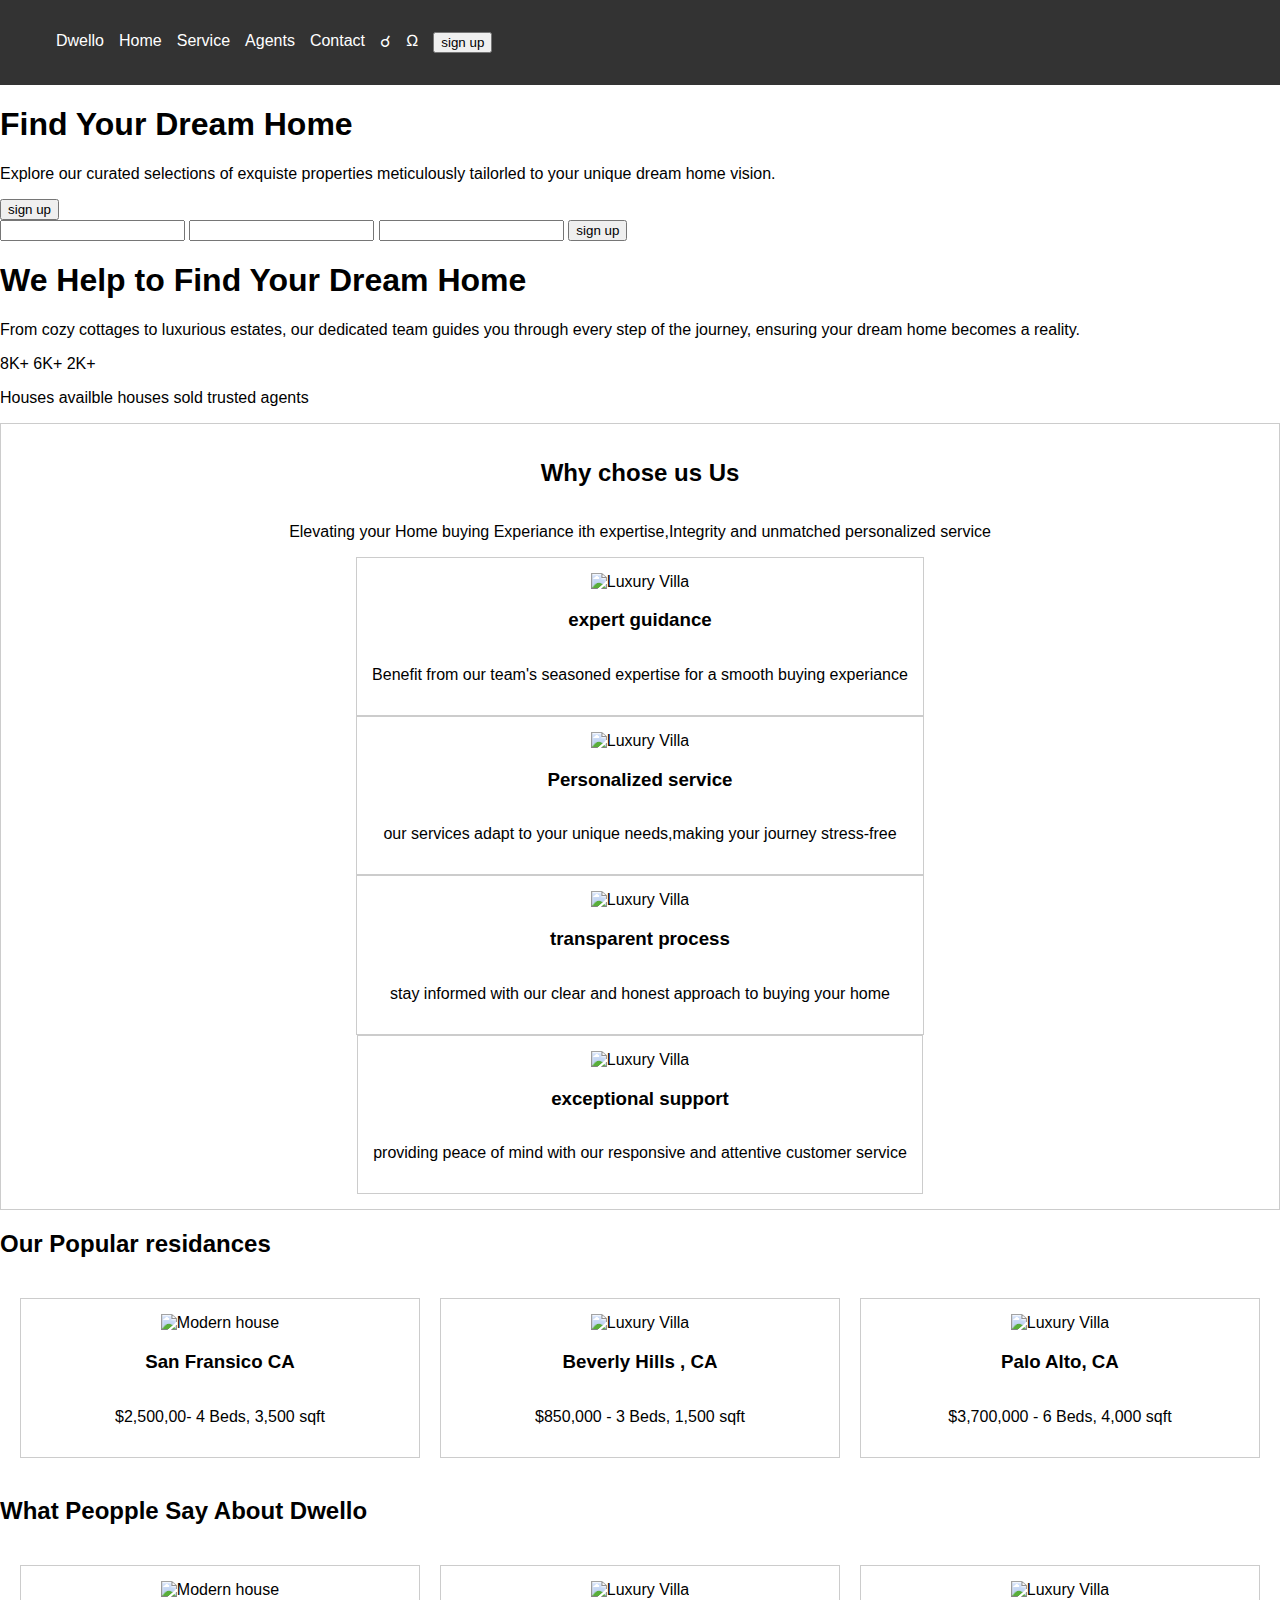
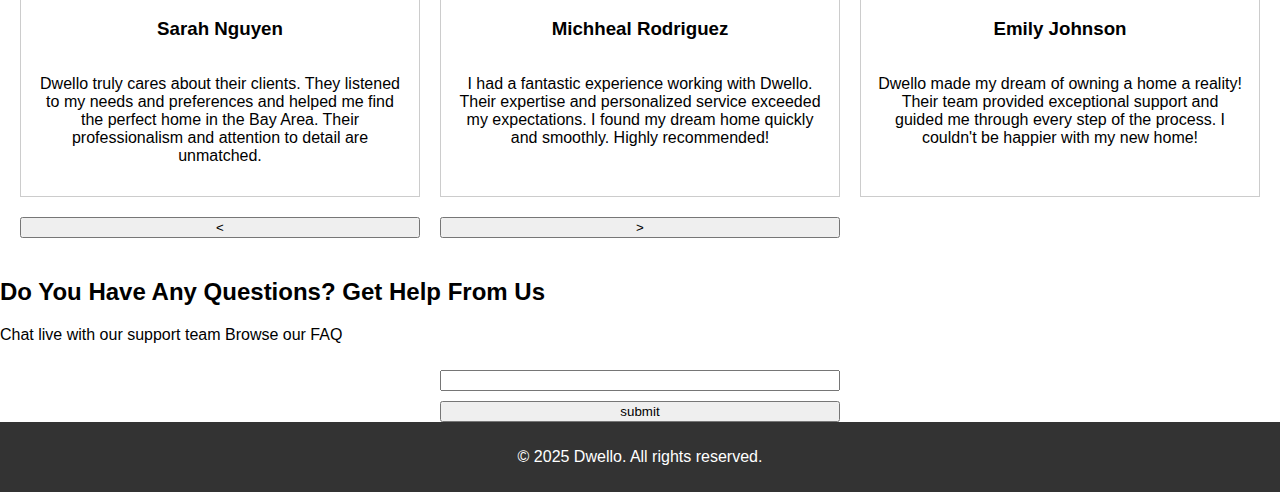
==== index.html @ 9749e75d "fixed html structure" ====
<!DOCTYPE html>
<html lang="en">
<head>
    <meta charset="UTF-8">
    <meta name="viewport" content="width=device-width, initial-scale=1.0">
    <title>Find Your Dream Home</title>
    <link rel="stylesheet" href="./css/main.css">
</head>
<body>
    <header>
        <nav aria-label="Main Navigation">
            <ul class="nav-links" role="menu">
                <li role="menuitem"><a href="#sign up">Dwello</a></li>
                <li role="menuitem"><a href="#home">Home</a></li>
                <li role="menuitem"><a href="#about">Service</a></li>
                <li role="menuitem"><a href="#listings">Agents</a></li>
                <li role="menuitem"><a href="#contact">Contact</a></li>
                <li role="menuitem"><a href="#help">☌</a></li>
                <li role="menuitem"><a href="#contact">Ω</a></li>
                <button type="sign up">sign up</button>
            </ul>
        </nav>
    </header>
     <main>
        <section id="home" class="home">
            <h1>Find Your Dream Home</h1>
            <p>Explore our curated selections of exquiste properties meticulously tailorled to your unique dream home vision.</p>
            <button type="submit">sign up</button>
        </section>

        <section id="sign up" class="sign up">
            <form>
                
                <label for="location"></label>
                <input type="location" id="location" required>
                <label for="type"></label>
                <input type="type" id="type" required>
                <label for="price range"></label>
                <input type="price range" id="price range" required>
                
                <button type="submit">sign up</button>
            </form>
        </section>

        <section id="help" class="help">
            <h1>We Help to Find Your Dream Home</h1>
            <p>From cozy cottages to luxurious estates, our dedicated team guides you through every step of the journey, ensuring your dream home becomes a reality.</p>
            <p>8K+ 6K+  2K+</p>
            <p>Houses availble houses sold trusted agents </p>
        </section>
        
        <section id="about" class="about">
            <h2>Why chose us Us</h2>
            <p>Elevating your Home buying Experiance ith expertise,Integrity and unmatched personalized service</p>
            <div class="about-container">
            <article class="about">
                <img src="house2.jpg" alt="Luxury Villa">
                <h3>expert guidance</h3>
                <p>Benefit from our team's seasoned expertise for a smooth buying experiance</p>
            </article>
            <article class="about">
                <img src="house2.jpg" alt="Luxury Villa">
                <h3>Personalized service</h3>
                <p>our services adapt to your unique needs,making your journey stress-free</p>
            </article>
            <article class="about">
                <img src="house2.jpg" alt="Luxury Villa">
                <h3>transparent process</h3>
                <p>stay informed with our clear and honest approach to buying your home</p>
            </article>
            </div>
            <article class="about">
                <img src="house2.jpg" alt="Luxury Villa">
                <h3>exceptional support</h3>
                <p>providing peace of mind with our responsive and attentive customer service</p>
            </article>
            </div>
        </section>


        <section id="listings" class="listings">
            <h2>Our Popular residances</h2>
            <div class="listings-container">
                <article class="listing">
                    <img src="house1.jpg" alt="Modern house">
                    <h3>San Fransico CA</h3>
                    <p>$2,500,00- 4 Beds, 3,500 sqft</p>
                </article>
                <article class="listing">
                    <img src="house2.jpg" alt="Luxury Villa">
                    <h3>Beverly Hills , CA</h3>
                    <p>$850,000 - 3 Beds, 1,500 sqft</p>
                </article>
                <article class="listing">
                    <img src="house2.jpg" alt="Luxury Villa">
                    <h3>Palo Alto, CA</h3>
                    <p>$3,700,000 - 6 Beds, 4,000 sqft</p>
                </article>
            </div>
        </section>


        <section id="listings" class="listings">
            <h2>What Peopple Say About Dwello</h2>
            <div class="listings-container">
                <article class="listing">
                    <img src="house1.jpg" alt="Modern house">
                    <h3>Sarah Nguyen </h3>
                    <p>Dwello truly cares about their clients. They listened to my needs and preferences and helped me find the perfect home in the Bay Area. Their professionalism and attention to detail are unmatched.</p>
                </article>
                <article class="listing">
                    <img src="house2.jpg" alt="Luxury Villa">
                    <h3>Michheal Rodriguez</h3>
                    <p>I had a fantastic experience working with Dwello. Their expertise and personalized service exceeded my expectations. I found my dream home quickly and smoothly. Highly recommended!</p>
                </article>
                <article class="listing">
                    <img src="house2.jpg" alt="Luxury Villa">
                    <h3>Emily Johnson</h3>
                    <p>Dwello made my dream of owning a home a reality! Their team provided exceptional support and guided me through every step of the process. I couldn't be happier with my new home!</p>
                </article>

                <button type="submit"><</button>
                <button type="submit"> > </button>
         </div>
        </section>
        
        <section id="contact" class="contact">
            <h2>Do You Have Any Questions? Get Help From Us</h2>
            <p> Chat live with our support team     Browse our FAQ</p>
            <form>
                
                <label for="email"></label>
                <input type="email" id="email" required>
                
                <button type="submit">submit</button>
            </form>
        </section>
    </main>
    <footer>
        <p>&copy; 2025 Dwello. All rights reserved.</p>
    </footer>
</body>
</html>
---- css/main.css ----
body {
    font-family: Arial, sans-serif;
    margin: 0;
    padding: 0;
    box-sizing: border-box;
    display: grid;
    grid-template-rows: auto 1fr auto;
    min-height: 100vh;
}

header {
    background: #333;
    color: white;
    padding: 1rem;
    display: flex;
    justify-content: space-between;
    align-items: center;
}

.nav{
    align-items: center;
    display: flex;
    padding: 1rem;
}

.nav-links {
    list-style: none;
    display: flex;
    gap: 15px;
}

.nav-links a {
    color: white;
    text-decoration: none;
}

.hero {
    display: flex;
    flex-direction: column;
    align-items: center;
    justify-content: center;
    height: 50vh;
    text-align: center;
    background: url('hero-image.jpg') no-repeat center center/cover;
    color: white;
}

.listings-container {
    display: grid;
    grid-template-columns: repeat(auto-fit, minmax(300px, 1fr));
    gap: 20px;
    padding: 20px;
    justify-content: center;
}

.listing {
    border: 1px solid #ccc;
    padding: 15px;
    text-align: center;
    display: flex;
    flex-direction: column;
    align-items: center;
}

.about{
    border: 1px solid #ccc;
    padding: 15px;
    text-align: center;
    display: flex;
    flex-direction: column;
    align-items: center;
}

.contact{
    color: black;
}

.contact form {
    display: grid;
    grid-template-columns: 1fr;
    gap: 10px;
    max-width: 400px;
    margin: auto;
}

footer {
    text-align: center;
    padding: 10px;
    background: #333;
    color: white;
    display: flex;
    justify-content: center;
    align-items: center;
}
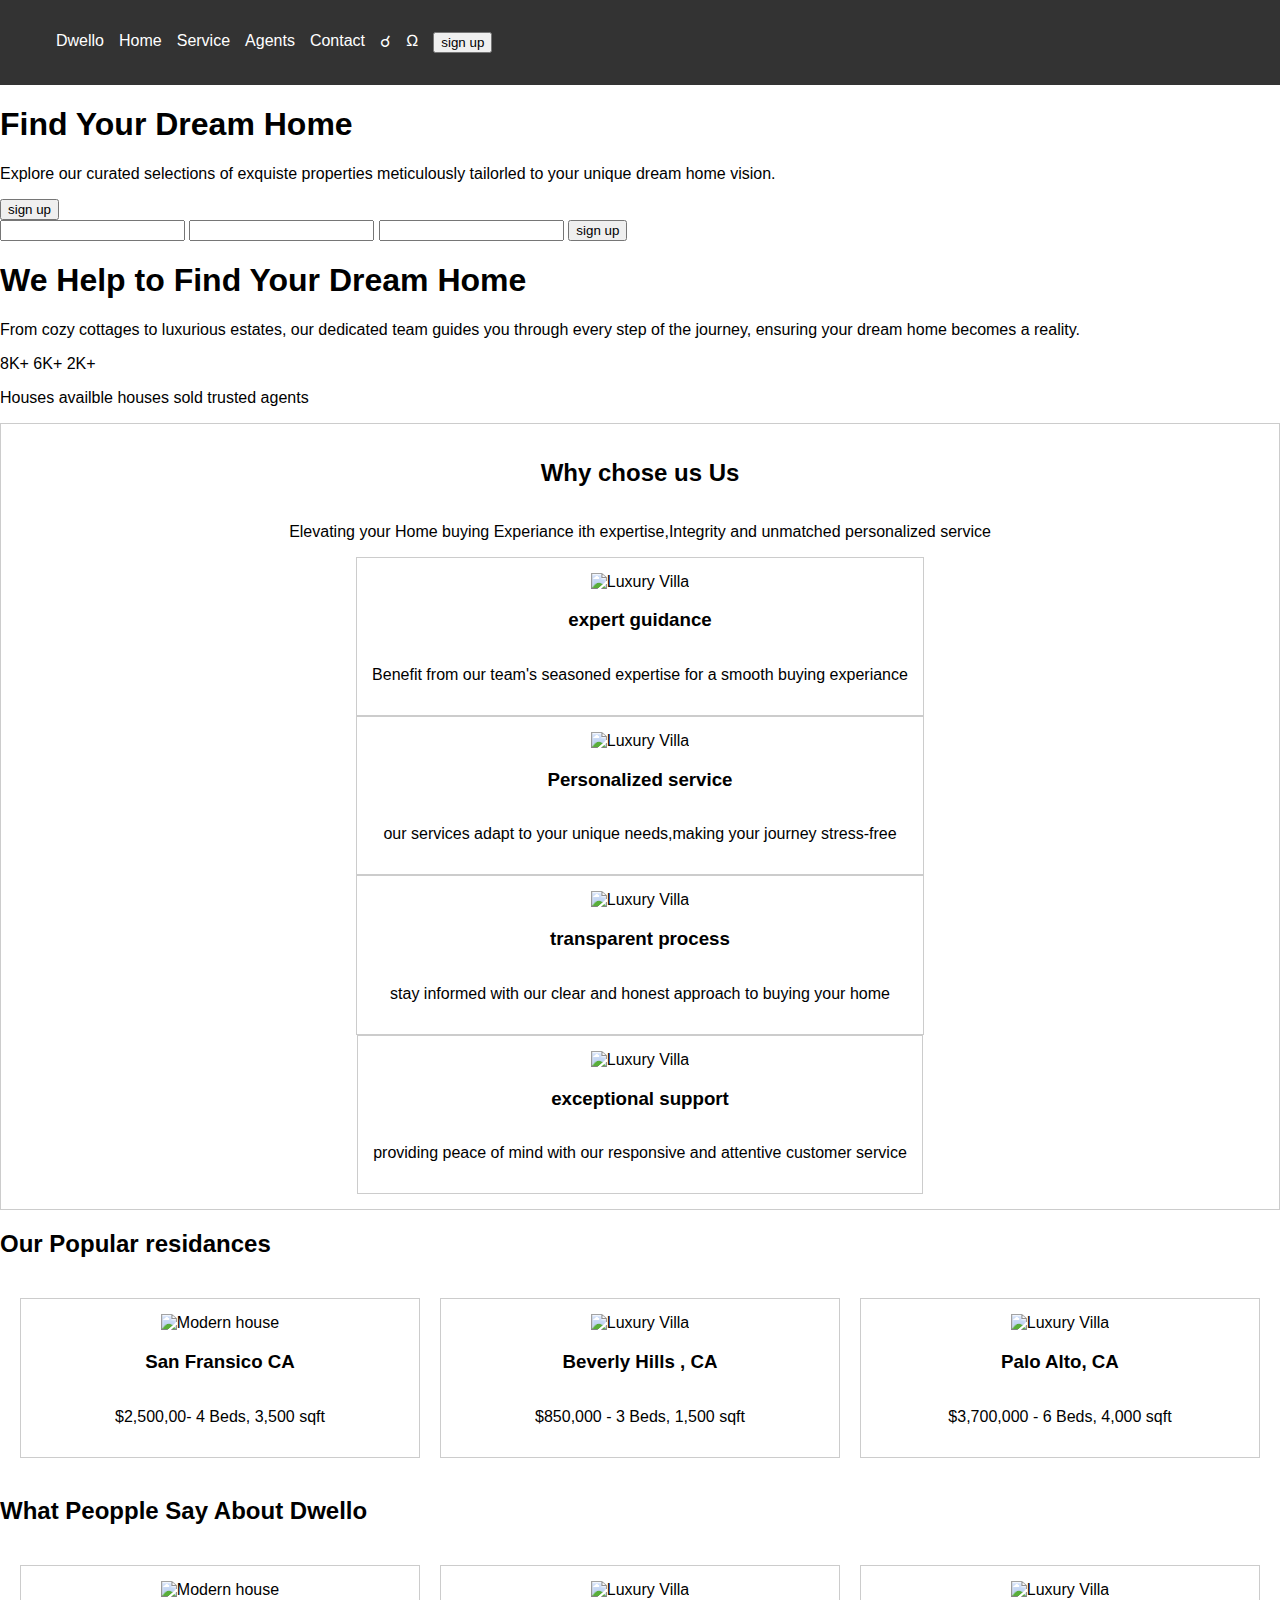
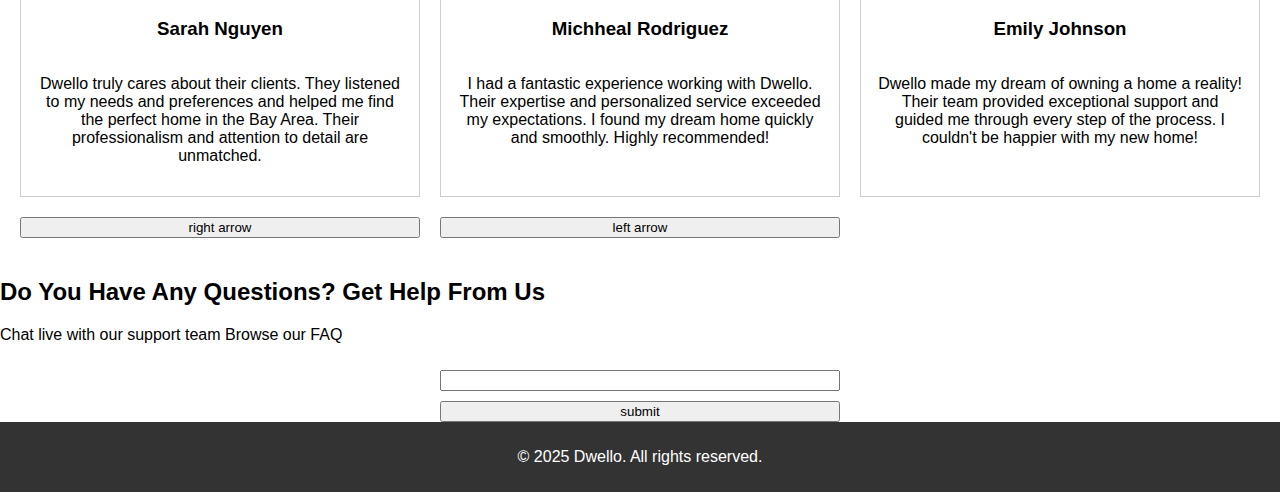
==== commit 88fa1d37: "bug fixes" ====
--- a/index.html
+++ b/index.html
@@ -119,8 +119,9 @@
                     <p>Dwello made my dream of owning a home a reality! Their team provided exceptional support and guided me through every step of the process. I couldn't be happier with my new home!</p>
                 </article>
 
-                <button type="submit"><</button>
-                <button type="submit"> > </button>
+            
+                <button type="submit">right arrow</button>
+                <button type="submit">left arrow</button>
          </div>
         </section>
         
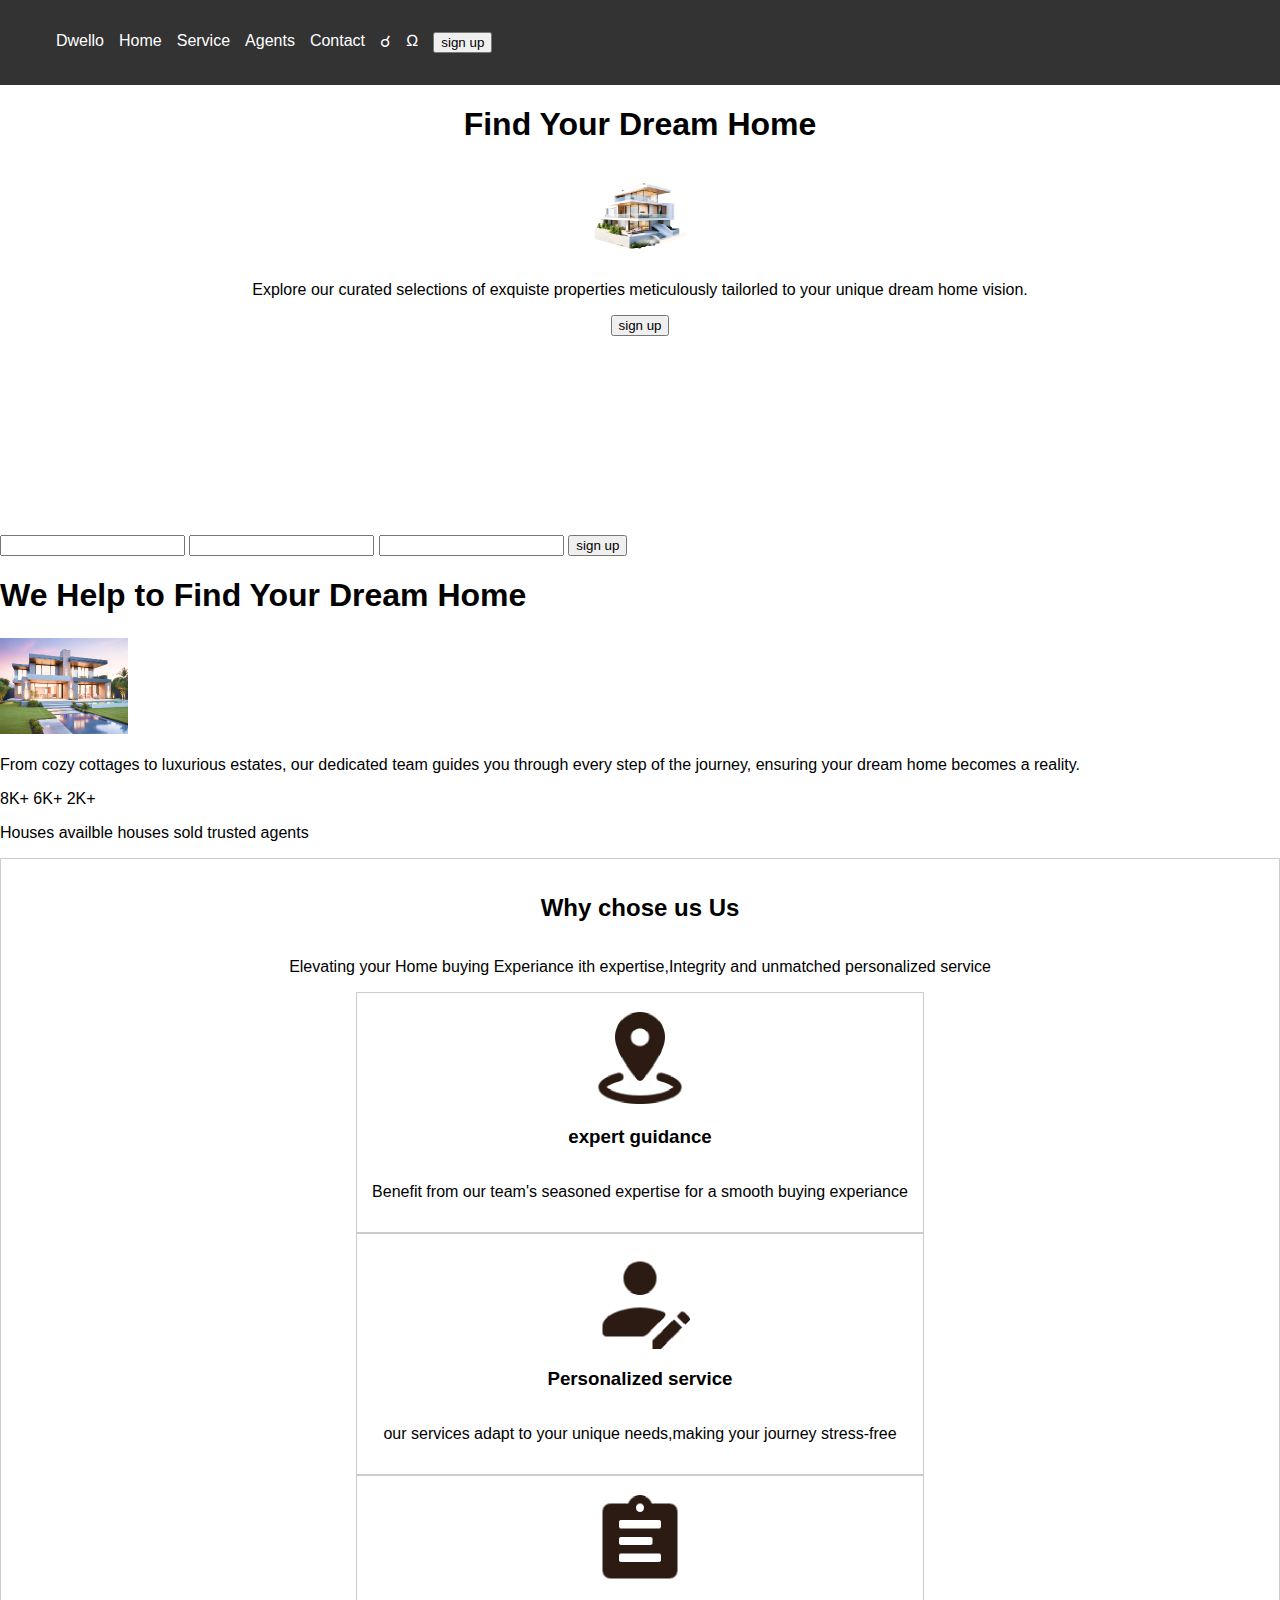
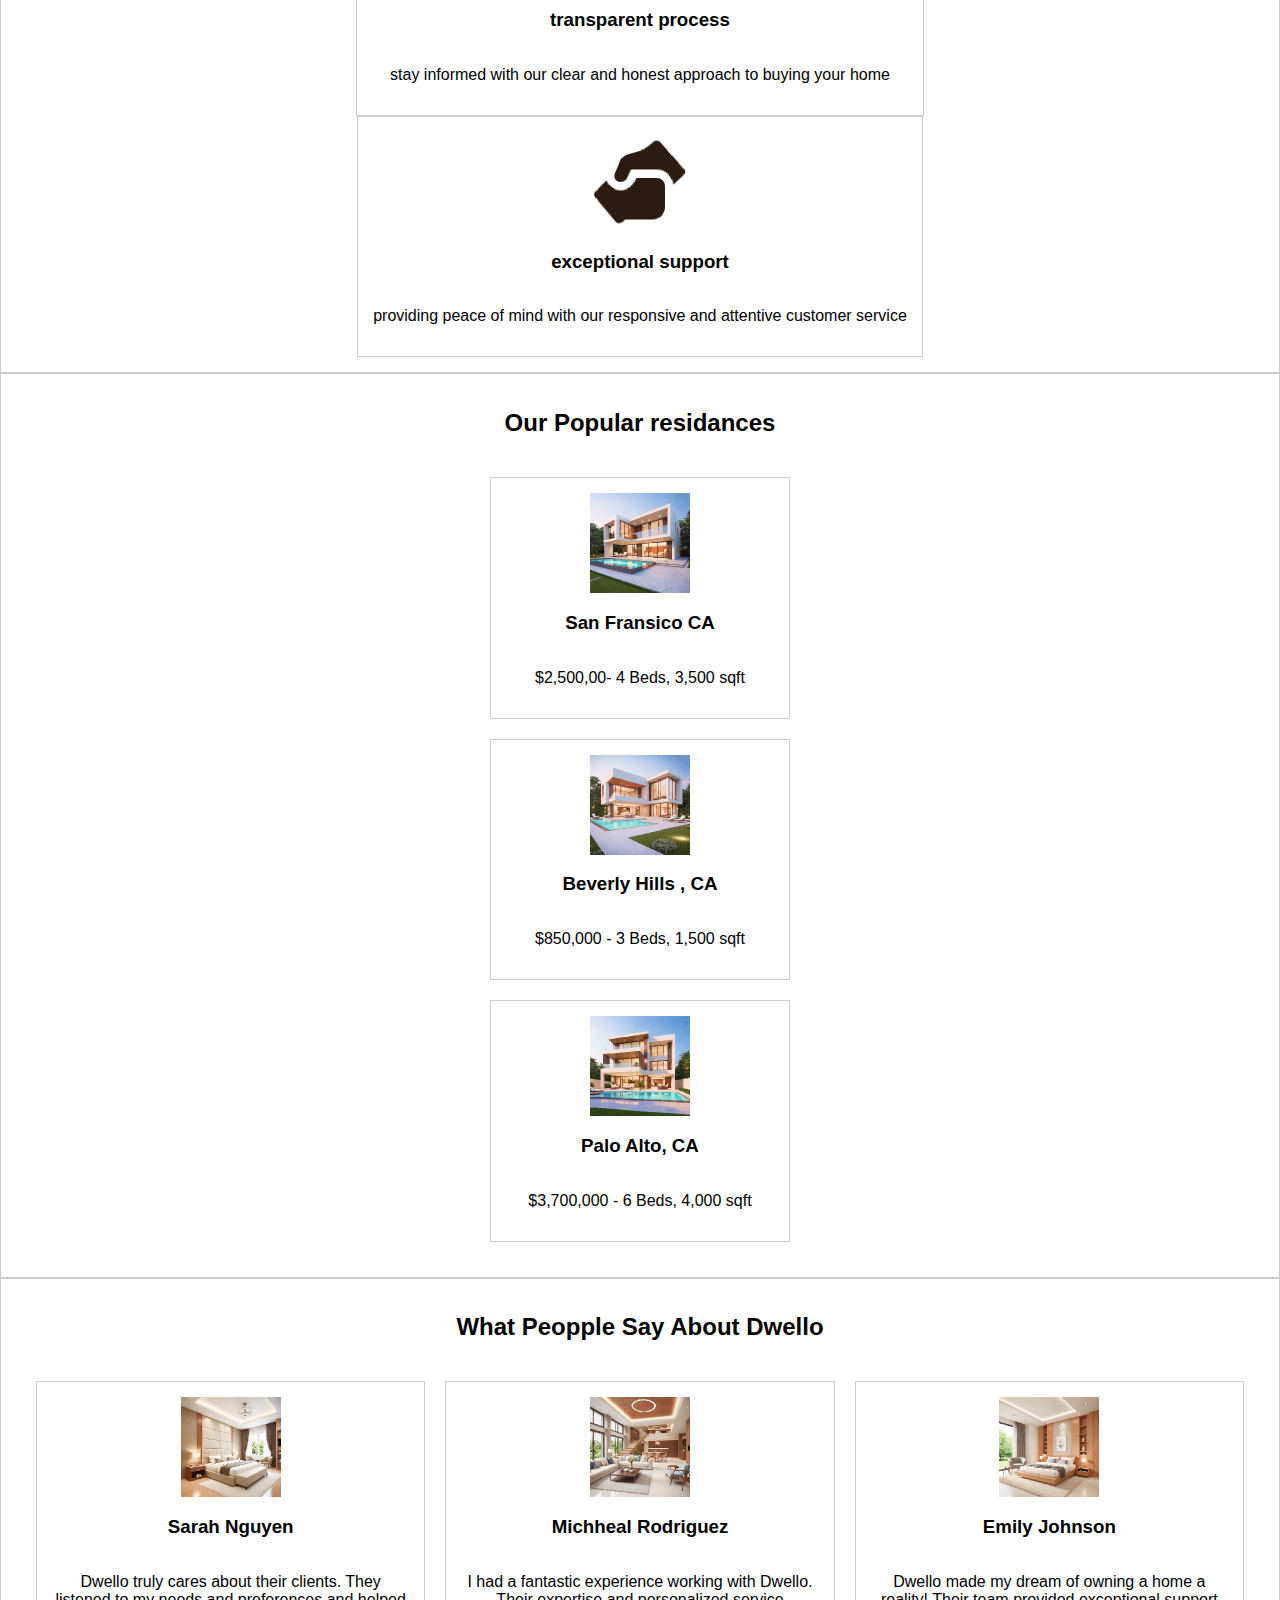
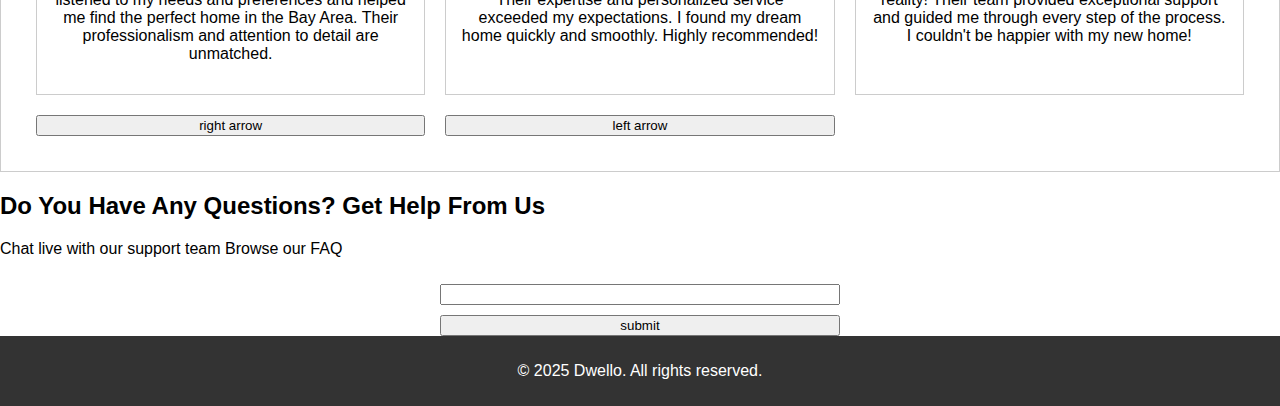
==== commit ff4349bb: "added images" ====
--- a/index.html
+++ b/index.html
@@ -24,6 +24,7 @@
      <main>
         <section id="home" class="home">
             <h1>Find Your Dream Home</h1>
+            <img src="./images/Unknown.png" alt="house">
             <p>Explore our curated selections of exquiste properties meticulously tailorled to your unique dream home vision.</p>
             <button type="submit">sign up</button>
         </section>
@@ -44,6 +45,7 @@
 
         <section id="help" class="help">
             <h1>We Help to Find Your Dream Home</h1>
+            <img src="./images/Unknown-1.png" alt="house 1">
             <p>From cozy cottages to luxurious estates, our dedicated team guides you through every step of the journey, ensuring your dream home becomes a reality.</p>
             <p>8K+ 6K+  2K+</p>
             <p>Houses availble houses sold trusted agents </p>
@@ -54,23 +56,23 @@
             <p>Elevating your Home buying Experiance ith expertise,Integrity and unmatched personalized service</p>
             <div class="about-container">
             <article class="about">
-                <img src="house2.jpg" alt="Luxury Villa">
+                <img src="./images/icon 3.png" alt="Nav point">
                 <h3>expert guidance</h3>
                 <p>Benefit from our team's seasoned expertise for a smooth buying experiance</p>
             </article>
             <article class="about">
-                <img src="house2.jpg" alt="Luxury Villa">
+                <img src="./images/icon 4.png" alt="User icon">
                 <h3>Personalized service</h3>
                 <p>our services adapt to your unique needs,making your journey stress-free</p>
             </article>
             <article class="about">
-                <img src="house2.jpg" alt="Luxury Villa">
+                <img src="./images/icon 5.png" alt="clip board">
                 <h3>transparent process</h3>
                 <p>stay informed with our clear and honest approach to buying your home</p>
             </article>
             </div>
             <article class="about">
-                <img src="house2.jpg" alt="Luxury Villa">
+                <img src="./images/icon 6.png" alt="2 hands doing a handshake">
                 <h3>exceptional support</h3>
                 <p>providing peace of mind with our responsive and attentive customer service</p>
             </article>
@@ -81,18 +83,18 @@
         <section id="listings" class="listings">
             <h2>Our Popular residances</h2>
             <div class="listings-container">
-                <article class="listing">
-                    <img src="house1.jpg" alt="Modern house">
+                <article class="listings">
+                    <img src="./images/Unknown-2.png" alt="Modern house">
                     <h3>San Fransico CA</h3>
                     <p>$2,500,00- 4 Beds, 3,500 sqft</p>
                 </article>
-                <article class="listing">
-                    <img src="house2.jpg" alt="Luxury Villa">
+                <article class="listings">
+                    <img src="./images/Unknown-3.png" alt="Modern House 2">
                     <h3>Beverly Hills , CA</h3>
                     <p>$850,000 - 3 Beds, 1,500 sqft</p>
                 </article>
-                <article class="listing">
-                    <img src="house2.jpg" alt="Luxury Villa">
+                <article class="listings">
+                    <img src="./images/Unknown-4.png" alt="Modern House 3">
                     <h3>Palo Alto, CA</h3>
                     <p>$3,700,000 - 6 Beds, 4,000 sqft</p>
                 </article>
@@ -100,21 +102,21 @@
         </section>
 
 
-        <section id="listings" class="listings">
+        <section id="review" class="review">
             <h2>What Peopple Say About Dwello</h2>
-            <div class="listings-container">
-                <article class="listing">
-                    <img src="house1.jpg" alt="Modern house">
+            <div class="review-container">
+                <article class="review">
+                    <img src="./images/Unknown-5.png" alt="Modern house">
                     <h3>Sarah Nguyen </h3>
                     <p>Dwello truly cares about their clients. They listened to my needs and preferences and helped me find the perfect home in the Bay Area. Their professionalism and attention to detail are unmatched.</p>
                 </article>
-                <article class="listing">
-                    <img src="house2.jpg" alt="Luxury Villa">
+                <article class="review">
+                    <img src="./images/Unknown-6.png" alt="Luxury Villa">
                     <h3>Michheal Rodriguez</h3>
                     <p>I had a fantastic experience working with Dwello. Their expertise and personalized service exceeded my expectations. I found my dream home quickly and smoothly. Highly recommended!</p>
                 </article>
-                <article class="listing">
-                    <img src="house2.jpg" alt="Luxury Villa">
+                <article class="review">
+                    <img src="./images/Unknown-7.png" alt="Luxury Villa">
                     <h3>Emily Johnson</h3>
                     <p>Dwello made my dream of owning a home a reality! Their team provided exceptional support and guided me through every step of the process. I couldn't be happier with my new home!</p>
                 </article>
--- a/css/main.css
+++ b/css/main.css
@@ -34,15 +34,24 @@
     text-decoration: none;
 }
 
-.hero {
+.home {
     display: flex;
     flex-direction: column;
     align-items: center;
-    justify-content: center;
+    justify-content: left;
     height: 50vh;
-    text-align: center;
-    background: url('hero-image.jpg') no-repeat center center/cover;
-    color: white;
+    text-align: left;
+    color: black;
+}
+ 
+    .listings {
+        border: 1px solid #ccc;
+        padding: 15px;
+        text-align: center;
+        display: flex;
+        flex-direction: column;
+        align-items: center;
+     
 }
 
 .listings-container {
@@ -53,7 +62,7 @@
     justify-content: center;
 }
 
-.listing {
+.review {
     border: 1px solid #ccc;
     padding: 15px;
     text-align: center;
@@ -61,6 +70,15 @@
     flex-direction: column;
     align-items: center;
 }
+
+.review-container {
+    display: grid;
+    grid-template-columns: repeat(auto-fit, minmax(300px, 1fr));
+    gap: 20px;
+    padding: 20px;
+    justify-content: center;
+}
+
 
 .about{
     border: 1px solid #ccc;
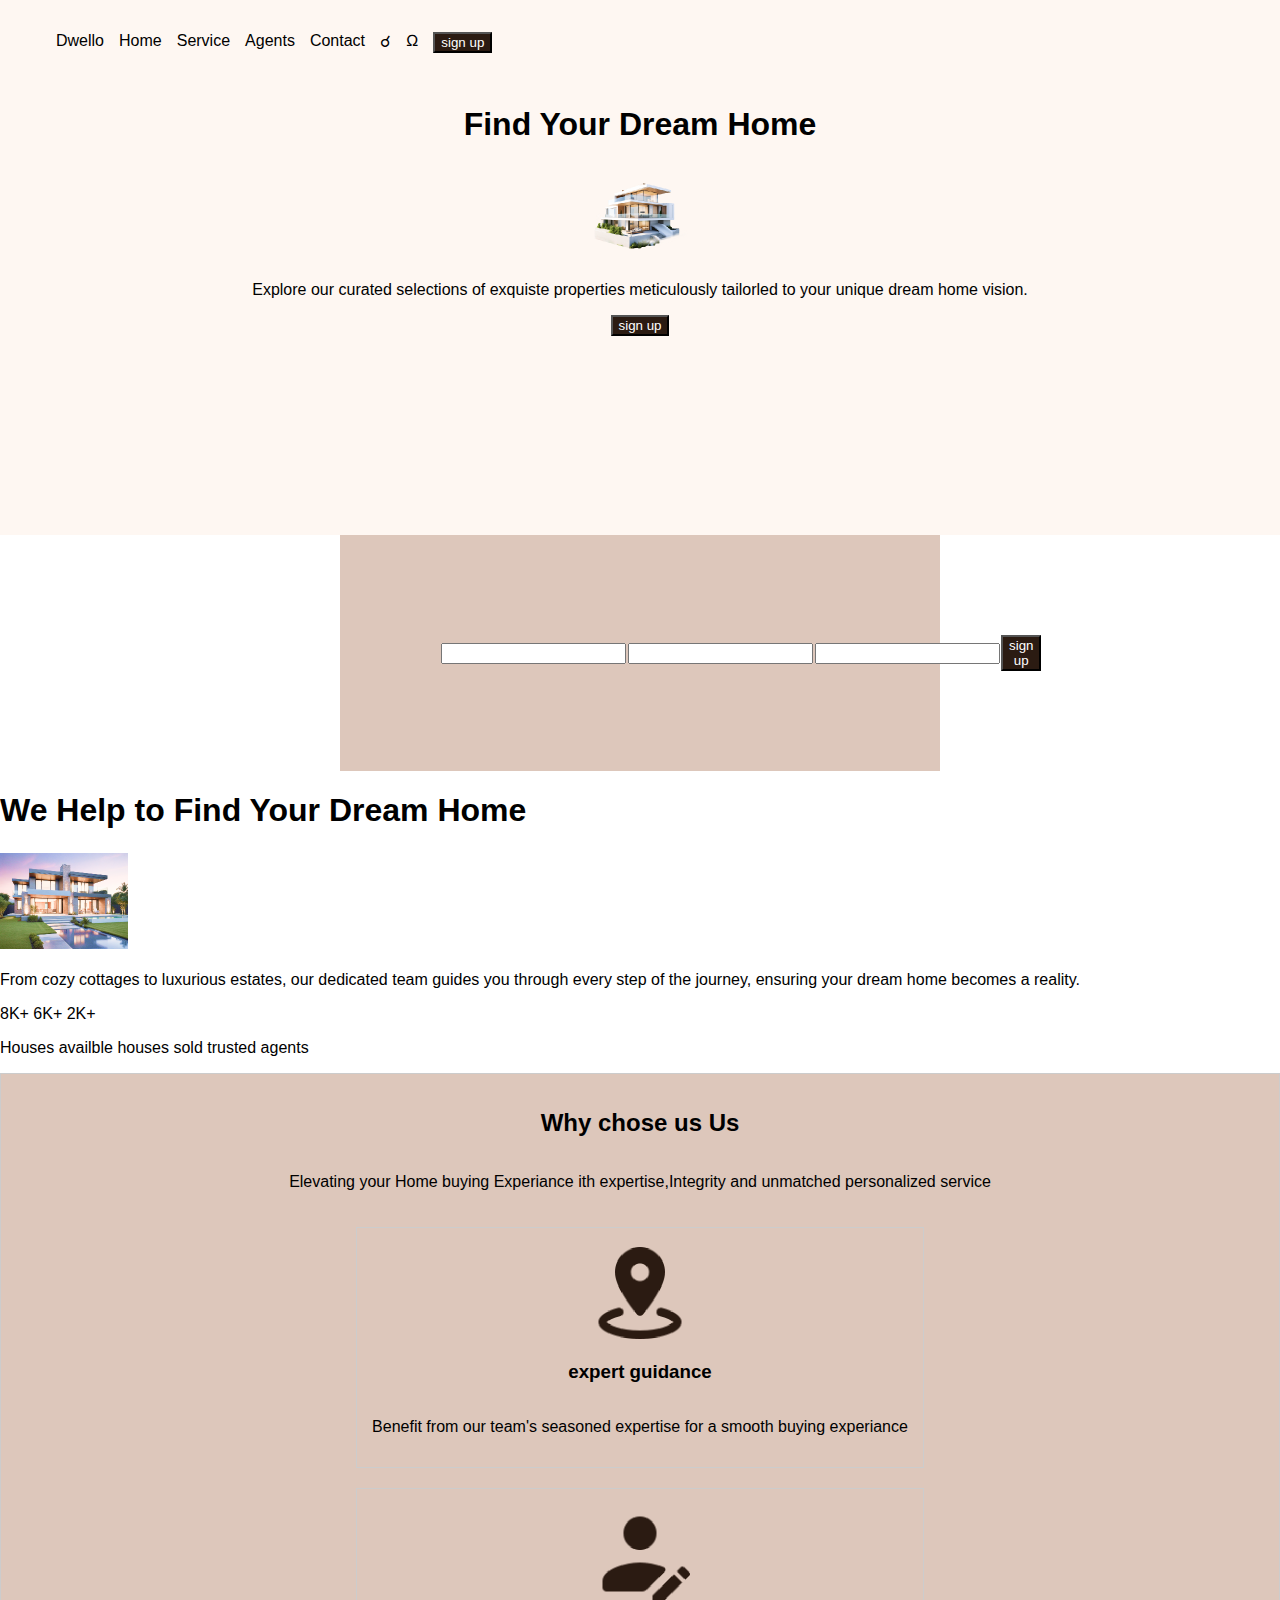
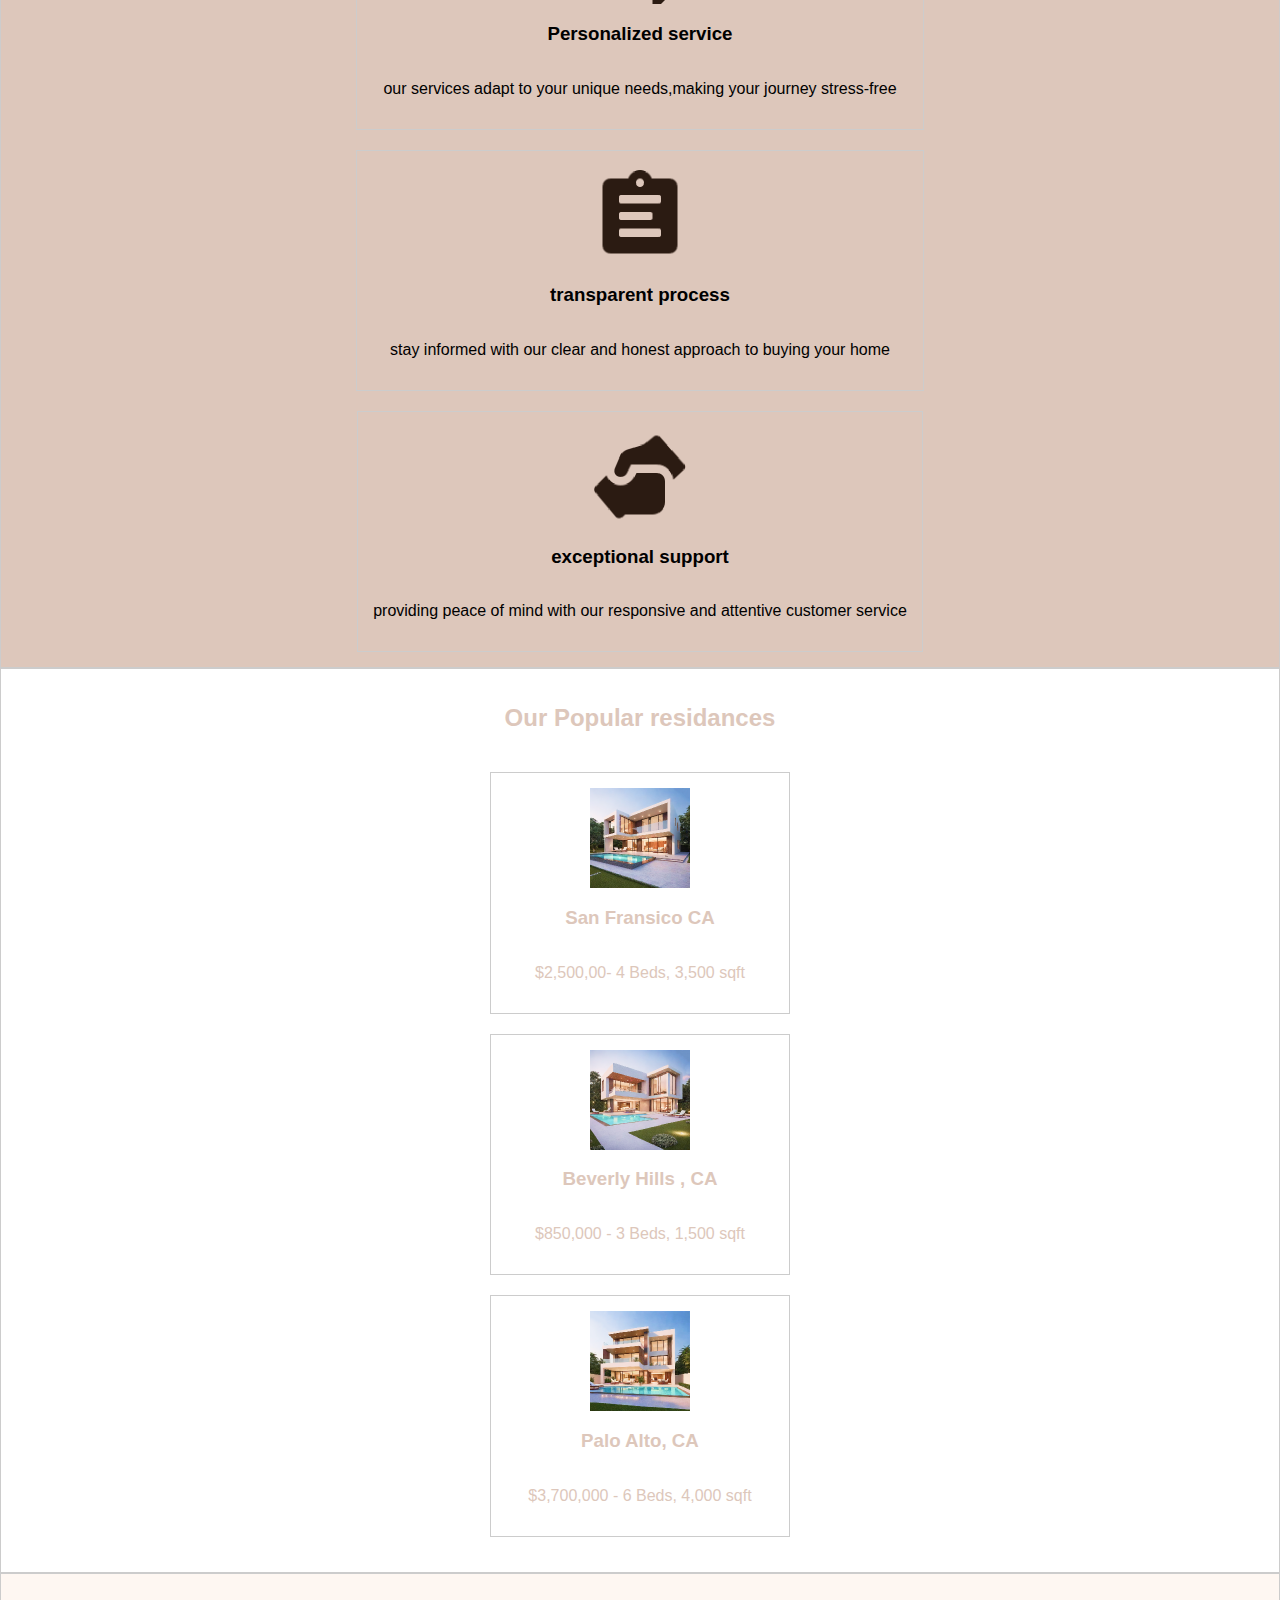
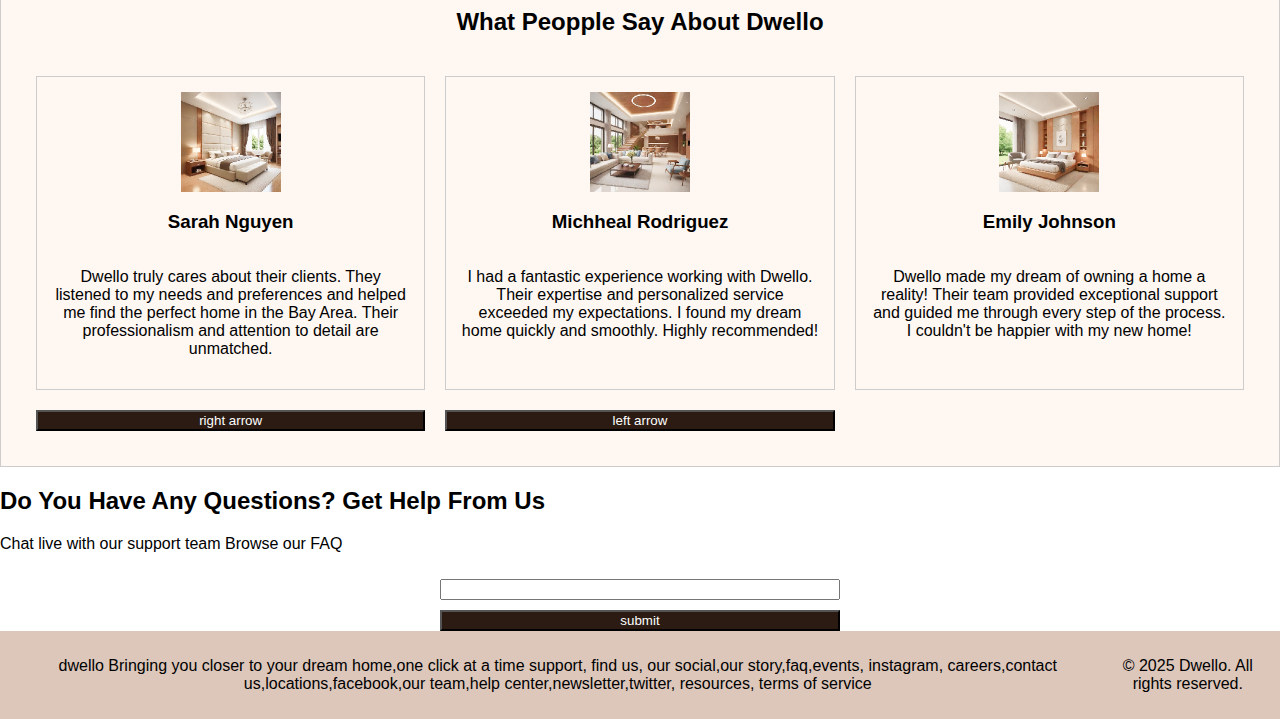
==== commit 29501100: "added css" ====
--- a/index.html
+++ b/index.html
@@ -29,7 +29,7 @@
             <button type="submit">sign up</button>
         </section>
 
-        <section id="sign up" class="sign up">
+        <section id="sign" class="sign">
             <form>
                 
                 <label for="location"></label>
@@ -140,6 +140,7 @@
         </section>
     </main>
     <footer>
+       <p> dwello Bringing you closer to your dream home,one click at a time  support, find us, our social,our story,faq,events, instagram, careers,contact us,locations,facebook,our team,help center,newsletter,twitter, resources, terms of service</p>
         <p>&copy; 2025 Dwello. All rights reserved.</p>
     </footer>
 </body>
--- a/css/main.css
+++ b/css/main.css
@@ -9,7 +9,7 @@
 }
 
 header {
-    background: #333;
+    background: #FEF7F2;
     color: white;
     padding: 1rem;
     display: flex;
@@ -30,11 +30,12 @@
 }
 
 .nav-links a {
-    color: white;
+    color: black;
     text-decoration: none;
 }
 
 .home {
+    background-color: #FEF7F2;
     display: flex;
     flex-direction: column;
     align-items: center;
@@ -51,6 +52,7 @@
         display: flex;
         flex-direction: column;
         align-items: center;
+        color: #DDC7BB;
      
 }
 
@@ -69,6 +71,7 @@
     display: flex;
     flex-direction: column;
     align-items: center;
+    background-color:#FEF7F2 ;
 }
 
 .review-container {
@@ -87,6 +90,15 @@
     display: flex;
     flex-direction: column;
     align-items: center;
+    background-color:  #DDC7BB;
+}
+
+.about-container {
+    display: grid;
+    grid-template-columns: repeat(auto-fit, minmax(300px, 1fr));
+    gap: 20px;
+    padding: 20px;
+    justify-content: center;
 }
 
 .contact{
@@ -101,12 +113,29 @@
     margin: auto;
 }
 
+button {
+ color: white ;
+ background-color: #2B1B12;
+}
+
+.sign form{
+    display: flex;
+    grid-template-columns: 1fr;
+    gap: 1px;
+    max-width: 400px;
+    margin: auto;
+    background-color: #DDC7BB;
+    align-items: center;
+    padding: 100px;
+    color: #FBF5F1;
+}
+
 footer {
     text-align: center;
     padding: 10px;
-    background: #333;
-    color: white;
+    background: #DDC7BB;
+    color: black;
     display: flex;
     justify-content: center;
     align-items: center;
-}+}
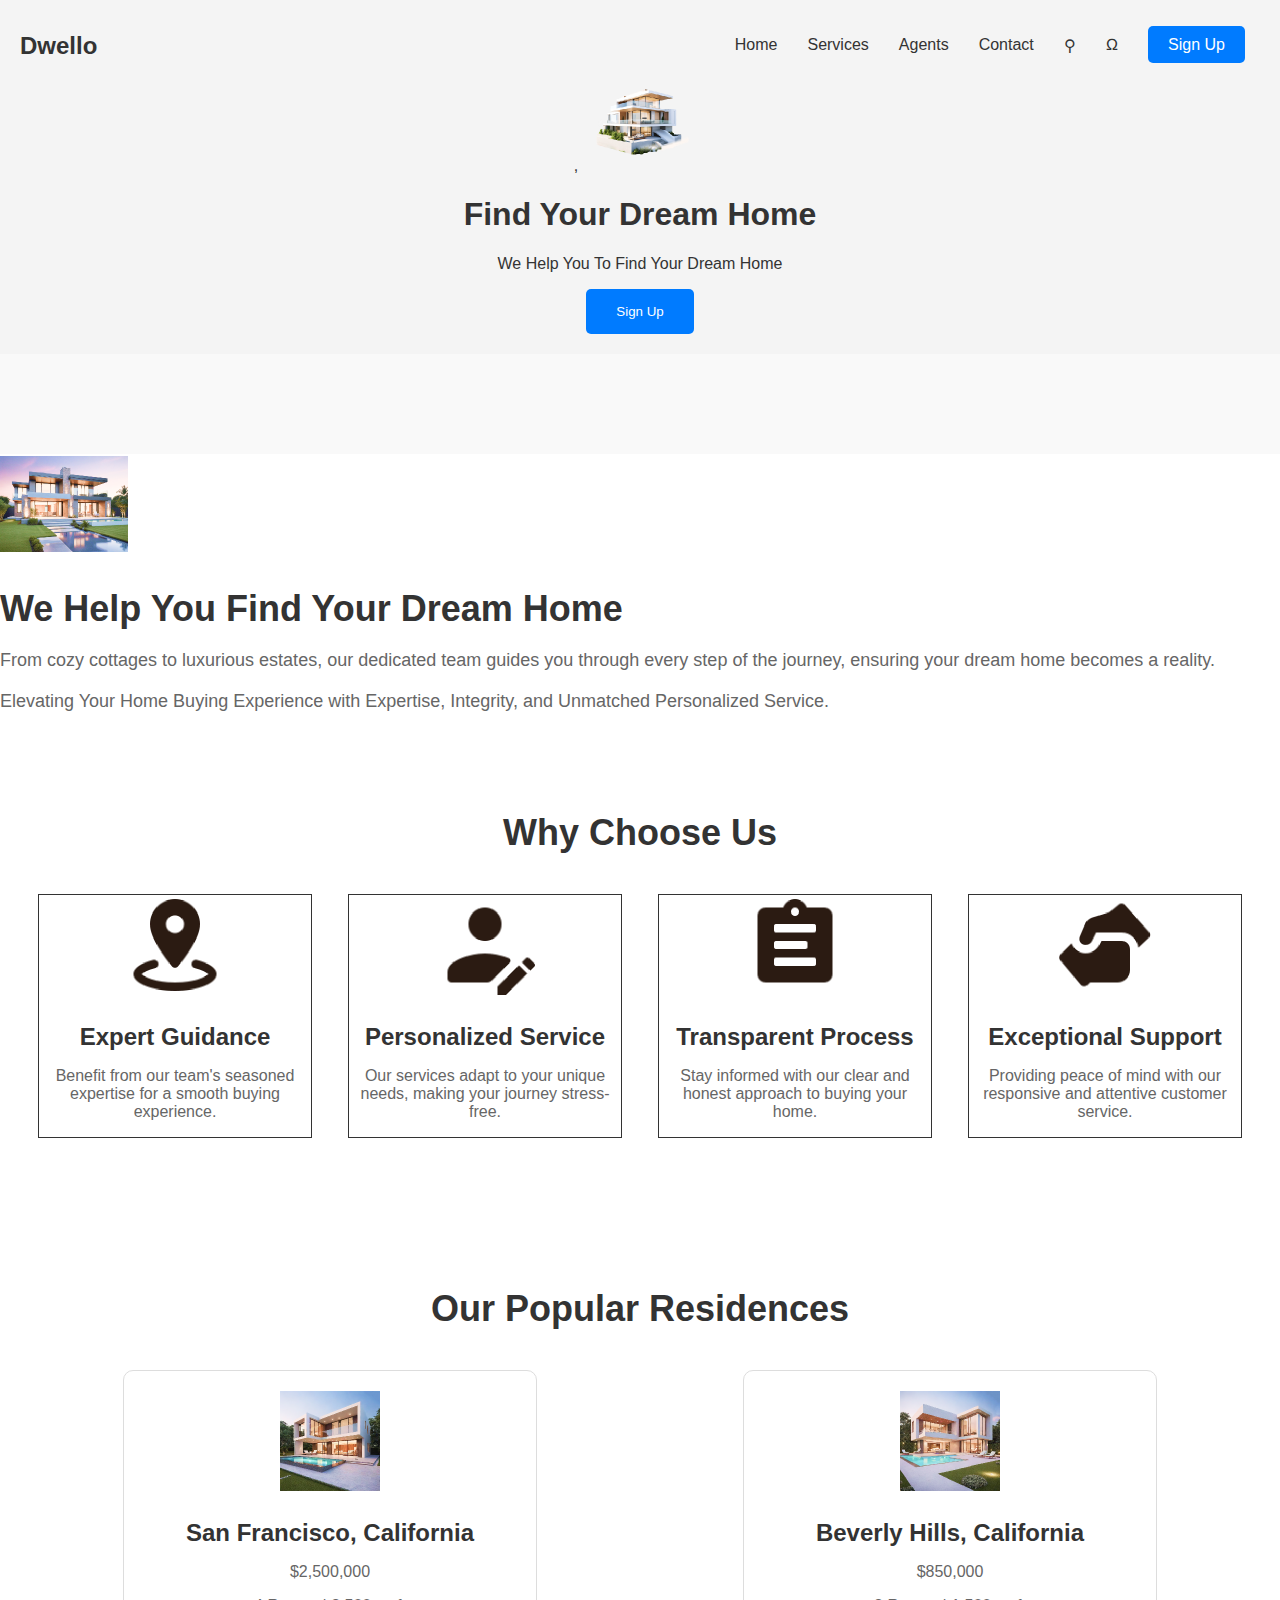
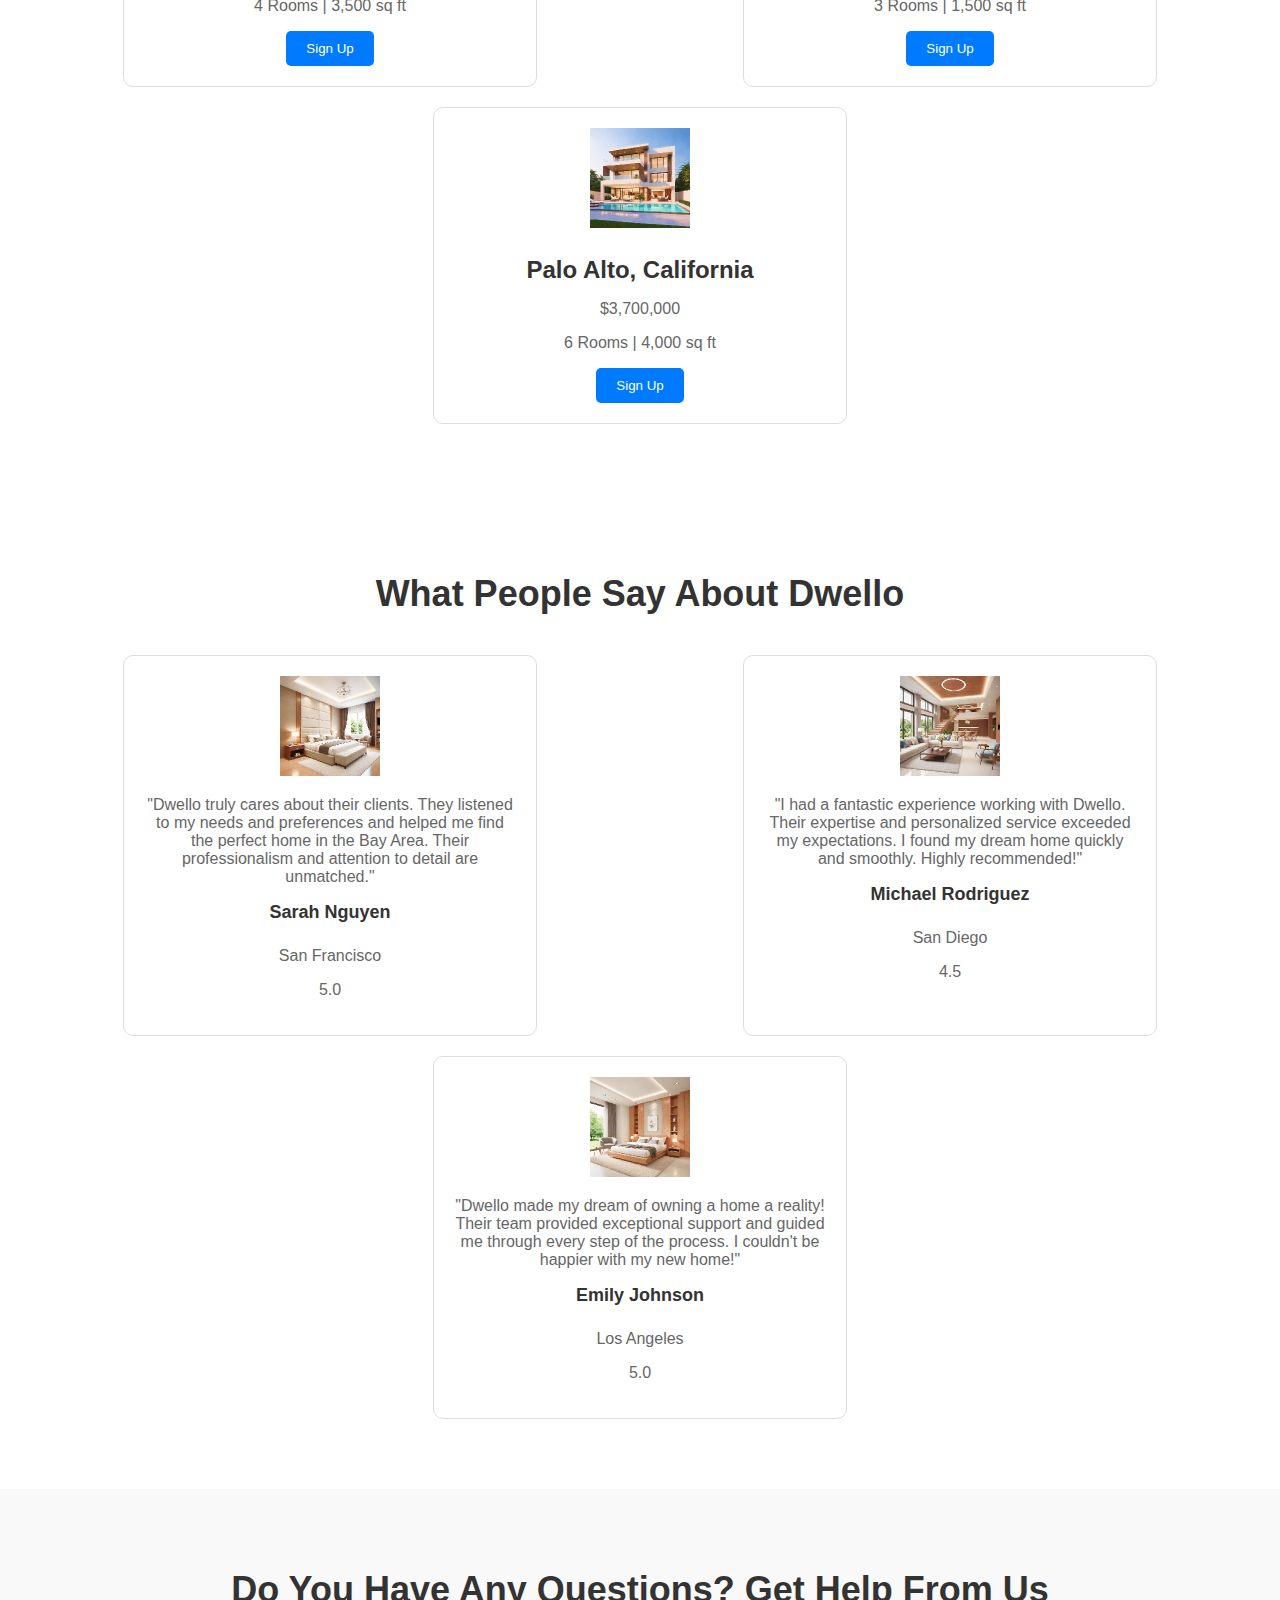
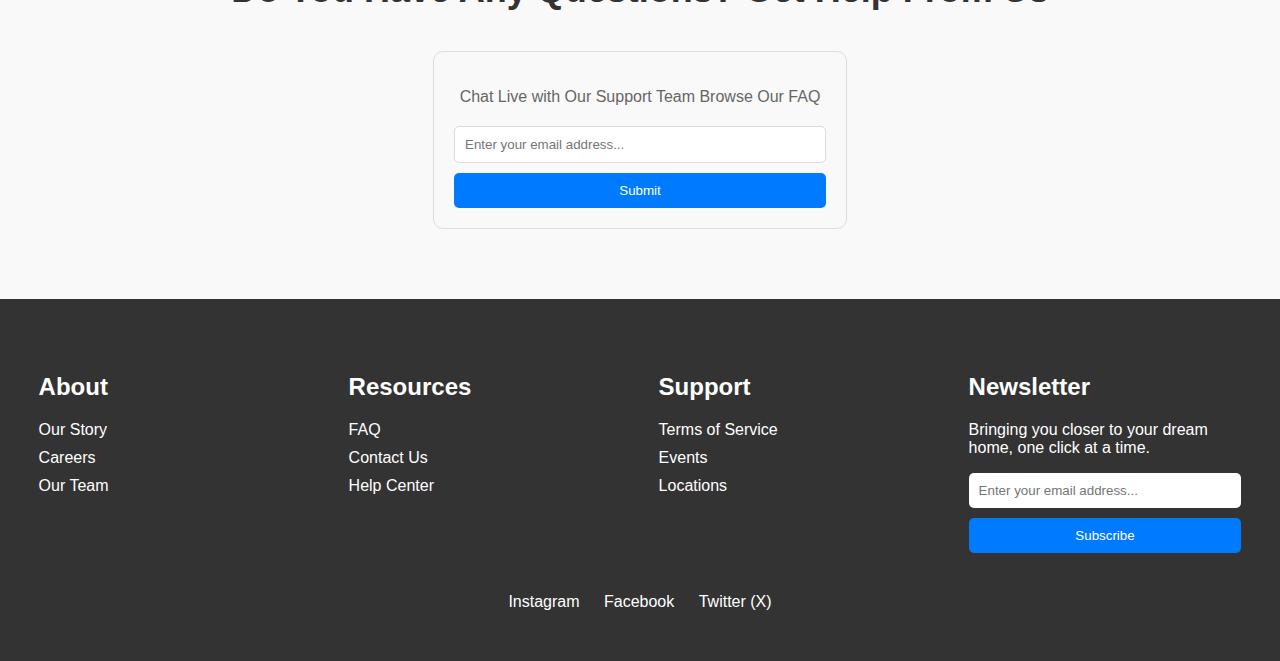
==== commit 73f06e22: "fixed structure" ====
--- a/index.html
+++ b/index.html
@@ -3,145 +3,174 @@
 <head>
     <meta charset="UTF-8">
     <meta name="viewport" content="width=device-width, initial-scale=1.0">
-    <title>Find Your Dream Home</title>
+    <title>Dwello - Find Your Dream Home</title>
     <link rel="stylesheet" href="./css/main.css">
 </head>
 <body>
     <header>
-        <nav aria-label="Main Navigation">
-            <ul class="nav-links" role="menu">
-                <li role="menuitem"><a href="#sign up">Dwello</a></li>
-                <li role="menuitem"><a href="#home">Home</a></li>
-                <li role="menuitem"><a href="#about">Service</a></li>
-                <li role="menuitem"><a href="#listings">Agents</a></li>
-                <li role="menuitem"><a href="#contact">Contact</a></li>
-                <li role="menuitem"><a href="#help">☌</a></li>
-                <li role="menuitem"><a href="#contact">Ω</a></li>
-                <button type="sign up">sign up</button>
+        <nav>
+            <div class="logo">Dwello</div>
+            <ul>
+                <li><a href="#home">Home</a></li>
+                <li><a href="#services">Services</a></li>
+                <li><a href="#agents">Agents</a></li>
+                <li><a href="#contact">Contact</a></li>
+                <li><a href="#contact">⚲</a></li>
+                <li><a href="#contact">Ω</a></li>
+                <li><a href="#signup" class="signup-btn">Sign Up</a></li>
             </ul>
         </nav>
+        <div class="home">
+            ,<img src="./images/Unknown.png" alt="house">
+            <h1>Find Your Dream Home</h1>
+            <p>We Help You To Find Your Dream Home</p>
+            <button class="cta-btn">Sign Up</button>
+        </div>
     </header>
-     <main>
-        <section id="home" class="home">
-            <h1>Find Your Dream Home</h1>
-            <img src="./images/Unknown.png" alt="house">
-            <p>Explore our curated selections of exquiste properties meticulously tailorled to your unique dream home vision.</p>
-            <button type="submit">sign up</button>
-        </section>
 
-        <section id="sign" class="sign">
-            <form>
-                
-                <label for="location"></label>
-                <input type="location" id="location" required>
-                <label for="type"></label>
-                <input type="type" id="type" required>
-                <label for="price range"></label>
-                <input type="price range" id="price range" required>
-                
-                <button type="submit">sign up</button>
-            </form>
-        </section>
+    <section class="dream-home-section"></section>
+        <div class="dream-home-content">
+            <img src="./images/Unknown-1.png" alt="house">
+            <h2>We Help You Find Your Dream Home</h2>
+            <p>From cozy cottages to luxurious estates, our dedicated team guides you through every step of the journey, ensuring your dream home becomes a reality.</p>
+            <p>Elevating Your Home Buying Experience with Expertise, Integrity, and Unmatched Personalized Service.</p>
+        </div>
+    </section>
 
-        <section id="help" class="help">
-            <h1>We Help to Find Your Dream Home</h1>
-            <img src="./images/Unknown-1.png" alt="house 1">
-            <p>From cozy cottages to luxurious estates, our dedicated team guides you through every step of the journey, ensuring your dream home becomes a reality.</p>
-            <p>8K+ 6K+  2K+</p>
-            <p>Houses availble houses sold trusted agents </p>
-        </section>
-        
-        <section id="about" class="about">
-            <h2>Why chose us Us</h2>
-            <p>Elevating your Home buying Experiance ith expertise,Integrity and unmatched personalized service</p>
-            <div class="about-container">
-            <article class="about">
-                <img src="./images/icon 3.png" alt="Nav point">
-                <h3>expert guidance</h3>
-                <p>Benefit from our team's seasoned expertise for a smooth buying experiance</p>
-            </article>
-            <article class="about">
-                <img src="./images/icon 4.png" alt="User icon">
-                <h3>Personalized service</h3>
-                <p>our services adapt to your unique needs,making your journey stress-free</p>
-            </article>
-            <article class="about">
-                <img src="./images/icon 5.png" alt="clip board">
-                <h3>transparent process</h3>
-                <p>stay informed with our clear and honest approach to buying your home</p>
-            </article>
+    <section class="why-choose-us">
+        <h2>Why Choose Us</h2>
+        <div class="features">
+            <div class="feature">
+                <img src="./images/icon 3.png" alt="nav"> 
+                <h3>Expert Guidance</h3>
+                <p>Benefit from our team's seasoned expertise for a smooth buying experience.</p>
             </div>
-            <article class="about">
-                <img src="./images/icon 6.png" alt="2 hands doing a handshake">
-                <h3>exceptional support</h3>
-                <p>providing peace of mind with our responsive and attentive customer service</p>
-            </article>
+            <div class="feature">
+                <img src="./images/icon 4.png" alt="nav"> 
+                <h3>Personalized Service</h3>
+                <p>Our services adapt to your unique needs, making your journey stress-free.</p>
             </div>
-        </section>
+            <div class="feature">
+                <img src="./images/icon 5.png" alt="nav"> 
+                <h3>Transparent Process</h3>
+                <p>Stay informed with our clear and honest approach to buying your home.</p>
+            </div>
+            <div class="feature">
+                <img src="./images/icon 6.png" alt="nav"> 
+                <h3>Exceptional Support</h3>
+                <p>Providing peace of mind with our responsive and attentive customer service.</p>
+            </div>
+        </div>
+    </section>
 
+    <section class="popular-residences">
+        <h2>Our Popular Residences</h2>
+        <div class="residences">
+            <div class="residence">
+                <img src="./images/Unknown-2.png" alt="house">
+                <h3>San Francisco, California</h3>
+                <p>$2,500,000</p>
+                <p>4 Rooms | 3,500 sq ft</p>
+                <button class="signup-btn">Sign Up</button>
+            </div>
+            <div class="residence">
+                <img src="./images/Unknown-3.png" alt="house">
+                <h3>Beverly Hills, California</h3>
+                <p>$850,000</p>
+                <p>3 Rooms | 1,500 sq ft</p>
+                <button class="signup-btn">Sign Up</button>
+            </div>
+            <div class="residence">
+                <img src="./images/Unknown-4.png" alt="house">
+                <h3>Palo Alto, California</h3>
+                <p>$3,700,000</p>
+                <p>6 Rooms | 4,000 sq ft</p>
+                <button class="signup-btn">Sign Up</button>
+            </div>
+        </div>
+    </section>
 
-        <section id="listings" class="listings">
-            <h2>Our Popular residances</h2>
-            <div class="listings-container">
-                <article class="listings">
-                    <img src="./images/Unknown-2.png" alt="Modern house">
-                    <h3>San Fransico CA</h3>
-                    <p>$2,500,00- 4 Beds, 3,500 sqft</p>
-                </article>
-                <article class="listings">
-                    <img src="./images/Unknown-3.png" alt="Modern House 2">
-                    <h3>Beverly Hills , CA</h3>
-                    <p>$850,000 - 3 Beds, 1,500 sqft</p>
-                </article>
-                <article class="listings">
-                    <img src="./images/Unknown-4.png" alt="Modern House 3">
-                    <h3>Palo Alto, CA</h3>
-                    <p>$3,700,000 - 6 Beds, 4,000 sqft</p>
-                </article>
+    <section class="testimonials">
+        <h2>What People Say About Dwello</h2>
+        <div class="testimonial-cards">
+            <div class="card">
+                <img src="./images/Unknown-5.png" alt="house">
+                <p>"Dwello truly cares about their clients. They listened to my needs and preferences and helped me find the perfect home in the Bay Area. Their professionalism and attention to detail are unmatched."</p>
+                <h4>Sarah Nguyen</h4>
+                <p>San Francisco</p>
+                <p>5.0</p>
             </div>
-        </section>
+            <div class="card">
+                <img src="./images/Unknown-6.png" alt="house">
+                <p>"I had a fantastic experience working with Dwello. Their expertise and personalized service exceeded my expectations. I found my dream home quickly and smoothly. Highly recommended!"</p>
+                <h4>Michael Rodriguez</h4>
+                <p>San Diego</p>
+                <p>4.5</p>
+            </div>
+            <div class="card">
+                <img src="./images/Unknown-7.png" alt="house">
+                <p>"Dwello made my dream of owning a home a reality! Their team provided exceptional support and guided me through every step of the process. I couldn't be happier with my new home!"</p>
+                <h4>Emily Johnson</h4>
+                <p>Los Angeles</p>
+                <p>5.0</p>
+            </div>
+        </div>
+    </section>
 
+    <section class="help-section">
+        <h2>Do You Have Any Questions? Get Help From Us</h2>
+        <div class="help-options">
+            <div class="help-option">
+                <p>Chat Live with Our Support Team Browse Our FAQ </p>
+            
+                <form>
+                    <input type="email" placeholder="Enter your email address...">
+                    <button type="submit">Submit</button>
+                </form>
+            </div>
+        </div>
+    </section>
 
-        <section id="review" class="review">
-            <h2>What Peopple Say About Dwello</h2>
-            <div class="review-container">
-                <article class="review">
-                    <img src="./images/Unknown-5.png" alt="Modern house">
-                    <h3>Sarah Nguyen </h3>
-                    <p>Dwello truly cares about their clients. They listened to my needs and preferences and helped me find the perfect home in the Bay Area. Their professionalism and attention to detail are unmatched.</p>
-                </article>
-                <article class="review">
-                    <img src="./images/Unknown-6.png" alt="Luxury Villa">
-                    <h3>Michheal Rodriguez</h3>
-                    <p>I had a fantastic experience working with Dwello. Their expertise and personalized service exceeded my expectations. I found my dream home quickly and smoothly. Highly recommended!</p>
-                </article>
-                <article class="review">
-                    <img src="./images/Unknown-7.png" alt="Luxury Villa">
-                    <h3>Emily Johnson</h3>
-                    <p>Dwello made my dream of owning a home a reality! Their team provided exceptional support and guided me through every step of the process. I couldn't be happier with my new home!</p>
-                </article>
-
-            
-                <button type="submit">right arrow</button>
-                <button type="submit">left arrow</button>
-         </div>
-        </section>
-        
-        <section id="contact" class="contact">
-            <h2>Do You Have Any Questions? Get Help From Us</h2>
-            <p> Chat live with our support team     Browse our FAQ</p>
-            <form>
-                
-                <label for="email"></label>
-                <input type="email" id="email" required>
-                
-                <button type="submit">submit</button>
-            </form>
-        </section>
-    </main>
     <footer>
-       <p> dwello Bringing you closer to your dream home,one click at a time  support, find us, our social,our story,faq,events, instagram, careers,contact us,locations,facebook,our team,help center,newsletter,twitter, resources, terms of service</p>
-        <p>&copy; 2025 Dwello. All rights reserved.</p>
+        <div class="footer-content">
+            <div class="footer-section">
+                <h3>About</h3>
+                <ul>
+                    <li><a href="#our-story">Our Story</a></li>
+                    <li><a href="#careers">Careers</a></li>
+                    <li><a href="#our-team">Our Team</a></li>
+                </ul>
+            </div>
+            <div class="footer-section">
+                <h3>Resources</h3>
+                <ul>
+                    <li><a href="#faq">FAQ</a></li>
+                    <li><a href="#contact-us">Contact Us</a></li>
+                    <li><a href="#help-center">Help Center</a></li>
+                </ul>
+            </div>
+            <div class="footer-section">
+                <h3>Support</h3>
+                <ul>
+                    <li><a href="#terms-of-service">Terms of Service</a></li>
+                    <li><a href="#events">Events</a></li>
+                    <li><a href="#locations">Locations</a></li>
+                </ul>
+            </div>
+            <div class="footer-section">
+                <h3>Newsletter</h3>
+                <p>Bringing you closer to your dream home, one click at a time.</p>
+                <form>
+                    <input type="email" placeholder="Enter your email address...">
+                    <button type="submit">Subscribe</button>
+                </form>
+            </div>
+        </div>
+        <div class="social-media">
+            <a href="#instagram">Instagram</a>
+            <a href="#facebook">Facebook</a>
+            <a href="#twitter">Twitter (X)</a>
+        </div>
     </footer>
 </body>
 </html>
--- a/css/main.css
+++ b/css/main.css
@@ -1,141 +1,319 @@
+/* General Styles */
+/* General Styles */
 body {
     font-family: Arial, sans-serif;
     margin: 0;
     padding: 0;
-    box-sizing: border-box;
-    display: grid;
-    grid-template-rows: auto 1fr auto;
-    min-height: 100vh;
+    color: #333;
 }
 
 header {
-    background: #FEF7F2;
-    color: white;
-    padding: 1rem;
+    background: #f4f4f4;
+    padding: 20px;
+    text-align: center;
+}
+
+nav {
     display: flex;
     justify-content: space-between;
     align-items: center;
 }
 
-.nav{
-    align-items: center;
-    display: flex;
-    padding: 1rem;
-}
-
-.nav-links {
+nav .logo {
+    font-size: 24px;
+    font-weight: bold;
+}
+
+nav ul {
     list-style: none;
     display: flex;
-    gap: 15px;
-}
-
-.nav-links a {
-    color: black;
+}
+
+nav ul li {
+    margin: 0 15px;
+}
+
+nav ul li a {
     text-decoration: none;
-}
-
-.home {
-    background-color: #FEF7F2;
+    color: #333;
+}
+
+.signup-btn {
+    background: #007BFF;
+    color: white;
+    padding: 10px 20px;
+    border: none;
+    border-radius: 5px;
+    cursor: pointer;
+}
+
+.hero {
+    margin-top: 50px;
+}
+
+.hero h1 {
+    font-size: 48px;
+    margin-bottom: 20px;
+}
+
+.hero p {
+    font-size: 18px;
+    margin-bottom: 30px;
+}
+
+.cta-btn {
+    background: #007BFF;
+    color: white;
+    padding: 15px 30px;
+    border: none;
+    border-radius: 5px;
+    cursor: pointer;
+}
+
+/* We Help You Find Your Dream Home Section */
+.dream-home-section {
+    padding: 50px 20px;
+    text-align: center;
+    background: #f9f9f9;
+}
+
+.dream-home-content h2 {
+    font-size: 36px;
+    margin-bottom: 20px;
+}
+
+.dream-home-content p {
+    font-size: 18px;
+    color: #666;
+    margin-bottom: 20px;
+}
+
+/* Why Choose Us Section */
+.why-choose-us {
+    padding: 50px 20px;
+    text-align: center;
+}
+
+.why-choose-us h2 {
+    font-size: 36px;
+    margin-bottom: 40px;
+}
+
+.features {
+    display: flex;
+    justify-content: space-around;
+    flex-wrap: wrap;
+}
+
+.feature {
+    border: #333 1px solid;
+    width: 22%;
+    margin-bottom: 20px;
+}
+
+.feature h3 {
+    font-size: 24px;
+    margin-bottom: 10px;
+}
+
+.feature p {
+    font-size: 16px;
+    color: #666;
+}
+
+/* Popular Residences Section */
+.popular-residences {
+    padding: 50px 20px;
+    text-align: center;
+}
+
+.popular-residences h2 {
+    font-size: 36px;
+    margin-bottom: 40px;
+}
+
+.residences {
+    display: flex;
+    justify-content: space-around;
+    flex-wrap: wrap;
+}
+
+.residence {
+    width: 30%;
+    margin-bottom: 20px;
+    padding: 20px;
+    border: 1px solid #ddd;
+    border-radius: 10px;
+}
+
+.residence h3 {
+    font-size: 24px;
+    margin-bottom: 10px;
+}
+
+.residence p {
+    font-size: 16px;
+    color: #666;
+}
+
+/* Testimonials Section */
+.testimonials {
+    padding: 50px 20px;
+    text-align: center;
+}
+
+.testimonials h2 {
+    font-size: 36px;
+    margin-bottom: 40px;
+}
+
+.testimonial-cards {
+    display: flex;
+    justify-content: space-around;
+    flex-wrap: wrap;
+}
+
+.card {
+    width: 30%;
+    margin-bottom: 20px;
+    padding: 20px;
+    border: 1px solid #ddd;
+    border-radius: 10px;
+}
+
+.card p {
+    font-size: 16px;
+    color: #666;
+}
+
+.card h4 {
+    font-size: 18px;
+    margin-top: 10px;
+}
+
+/* Do You Have Any Questions? Get Help From Us Section */
+.help-section {
+    padding: 50px 20px;
+    text-align: center;
+    background: #f9f9f9;
+}
+
+.help-section h2 {
+    font-size: 36px;
+    margin-bottom: 40px;
+}
+
+.help-options {
+    display: flex;
+    justify-content: space-around;
+    flex-wrap: wrap;
+}
+
+.help-option {
+    width: 30%;
+    margin-bottom: 20px;
+    padding: 20px;
+    border: 1px solid #ddd;
+    border-radius: 10px;
+}
+
+.help-option h3 {
+    font-size: 24px;
+    margin-bottom: 10px;
+}
+
+.help-option p {
+    font-size: 16px;
+    color: #666;
+    margin-bottom: 20px;
+}
+
+.help-option form {
     display: flex;
     flex-direction: column;
-    align-items: center;
-    justify-content: left;
-    height: 50vh;
-    text-align: left;
-    color: black;
-}
- 
-    .listings {
-        border: 1px solid #ccc;
-        padding: 15px;
-        text-align: center;
-        display: flex;
-        flex-direction: column;
-        align-items: center;
-        color: #DDC7BB;
-     
-}
-
-.listings-container {
-    display: grid;
-    grid-template-columns: repeat(auto-fit, minmax(300px, 1fr));
-    gap: 20px;
-    padding: 20px;
-    justify-content: center;
-}
-
-.review {
-    border: 1px solid #ccc;
-    padding: 15px;
-    text-align: center;
+}
+
+.help-option input {
+    padding: 10px;
+    margin-bottom: 10px;
+    border: 1px solid #ddd;
+    border-radius: 5px;
+}
+
+.help-option button {
+    background: #007BFF;
+    color: white;
+    padding: 10px;
+    border: none;
+    border-radius: 5px;
+    cursor: pointer;
+}
+
+/* Footer */
+footer {
+    background: #333;
+    color: white;
+    padding: 50px 20px;
+}
+
+.footer-content {
+    display: flex;
+    justify-content: space-around;
+    flex-wrap: wrap;
+}
+
+.footer-section {
+    width: 22%;
+    margin-bottom: 20px;
+}
+
+.footer-section h3 {
+    font-size: 24px;
+    margin-bottom: 20px;
+}
+
+.footer-section ul {
+    list-style: none;
+    padding: 0;
+}
+
+.footer-section ul li {
+    margin-bottom: 10px;
+}
+
+.footer-section ul li a {
+    text-decoration: none;
+    color: white;
+}
+
+.footer-section form {
     display: flex;
     flex-direction: column;
-    align-items: center;
-    background-color:#FEF7F2 ;
-}
-
-.review-container {
-    display: grid;
-    grid-template-columns: repeat(auto-fit, minmax(300px, 1fr));
-    gap: 20px;
-    padding: 20px;
-    justify-content: center;
-}
-
-
-.about{
-    border: 1px solid #ccc;
-    padding: 15px;
-    text-align: center;
-    display: flex;
-    flex-direction: column;
-    align-items: center;
-    background-color:  #DDC7BB;
-}
-
-.about-container {
-    display: grid;
-    grid-template-columns: repeat(auto-fit, minmax(300px, 1fr));
-    gap: 20px;
-    padding: 20px;
-    justify-content: center;
-}
-
-.contact{
-    color: black;
-}
-
-.contact form {
-    display: grid;
-    grid-template-columns: 1fr;
-    gap: 10px;
-    max-width: 400px;
-    margin: auto;
-}
-
-button {
- color: white ;
- background-color: #2B1B12;
-}
-
-.sign form{
-    display: flex;
-    grid-template-columns: 1fr;
-    gap: 1px;
-    max-width: 400px;
-    margin: auto;
-    background-color: #DDC7BB;
-    align-items: center;
-    padding: 100px;
-    color: #FBF5F1;
-}
-
-footer {
-    text-align: center;
+}
+
+.footer-section input {
     padding: 10px;
-    background: #DDC7BB;
-    color: black;
-    display: flex;
-    justify-content: center;
-    align-items: center;
-}
+    margin-bottom: 10px;
+    border: none;
+    border-radius: 5px;
+}
+
+.footer-section button {
+    background: #007BFF;
+    color: white;
+    padding: 10px;
+    border: none;
+    border-radius: 5px;
+    cursor: pointer;
+}
+
+.social-media {
+    text-align: center;
+    margin-top: 20px;
+}
+
+.social-media a {
+    margin: 0 10px;
+    color: white;
+    text-decoration: none;
+}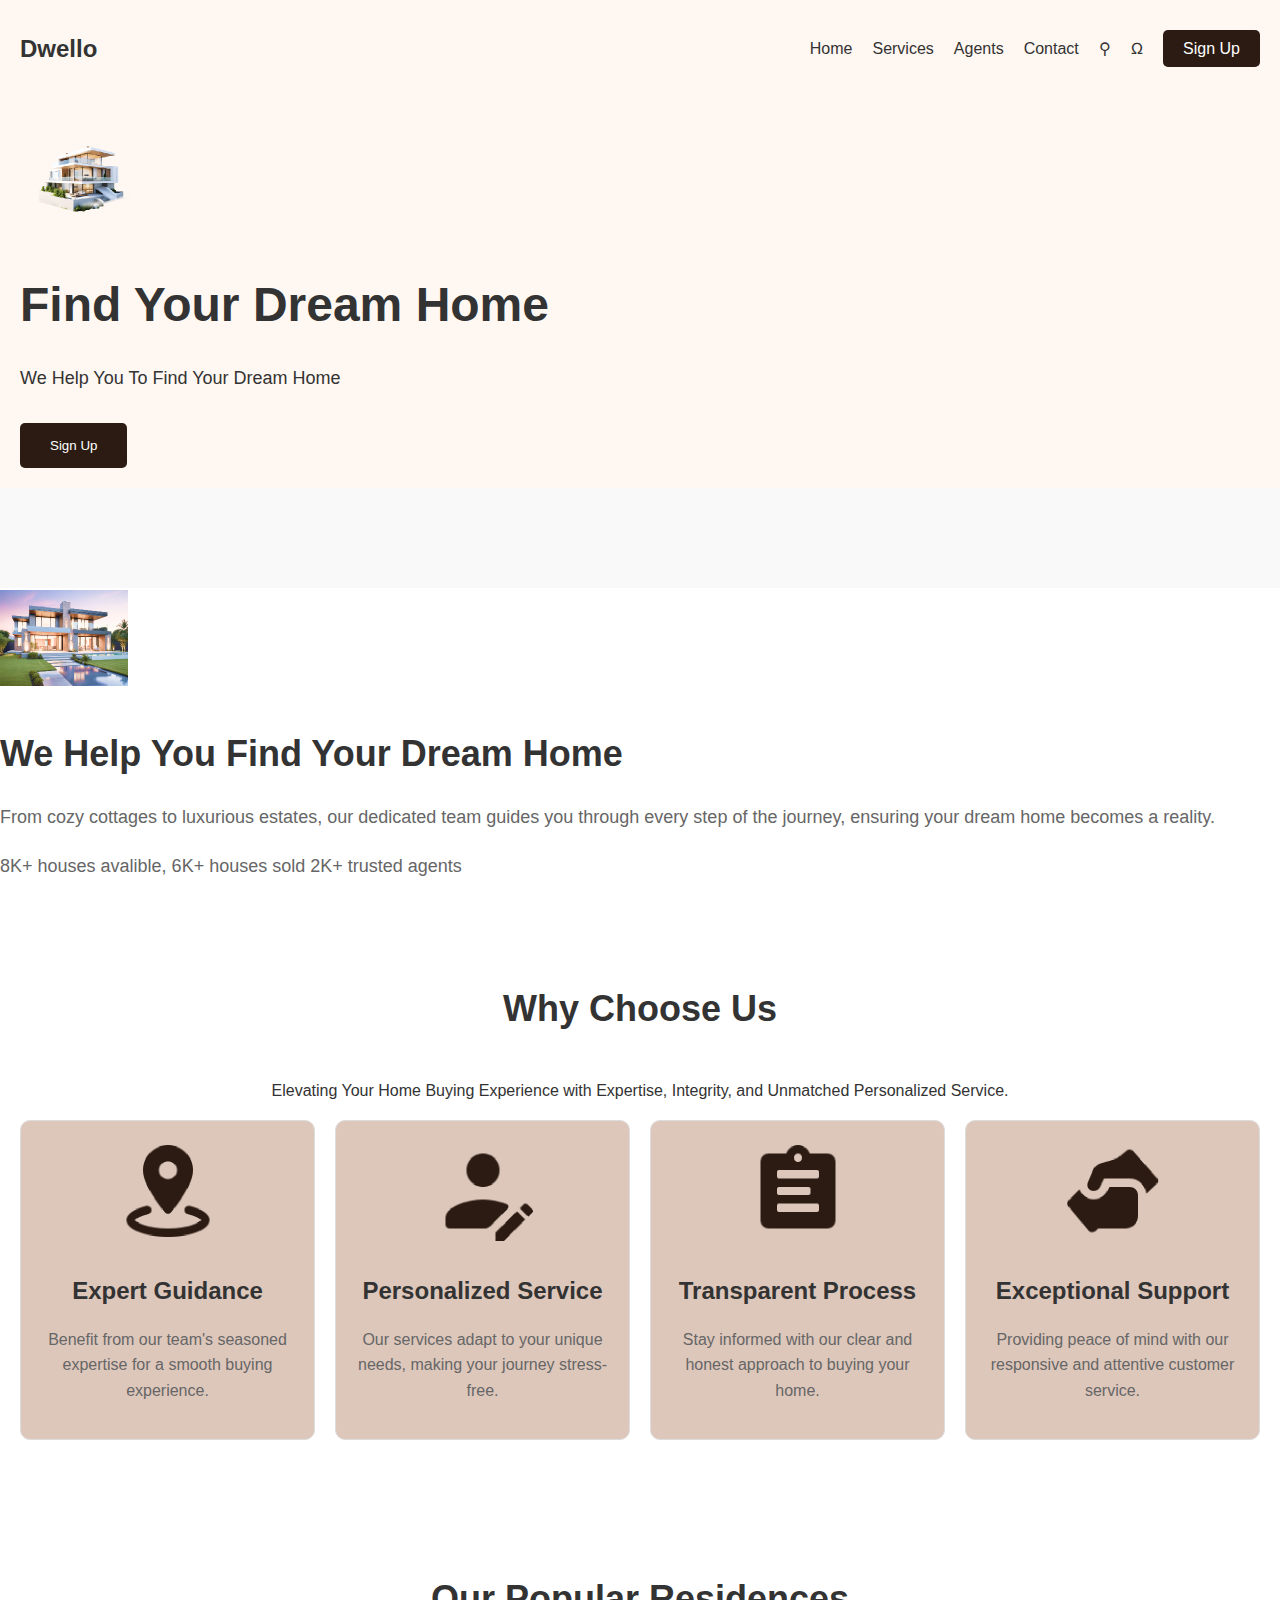
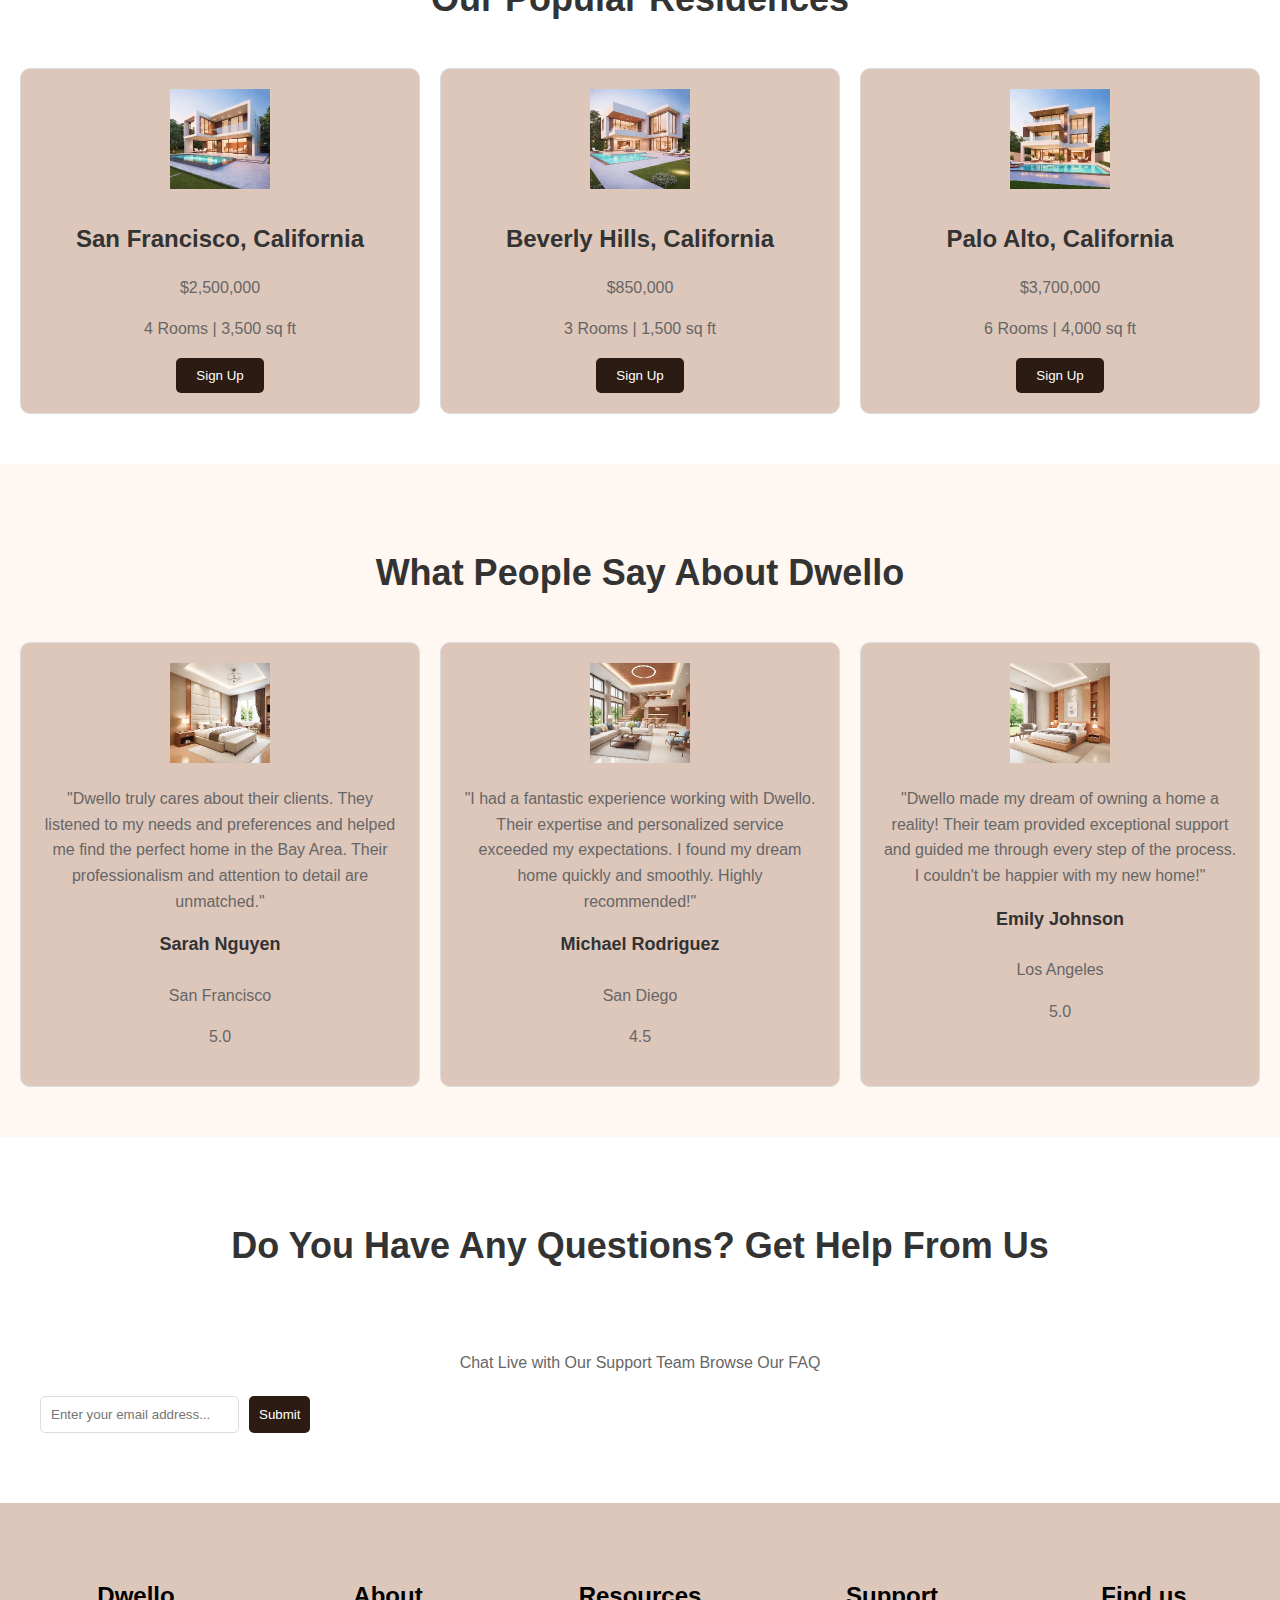
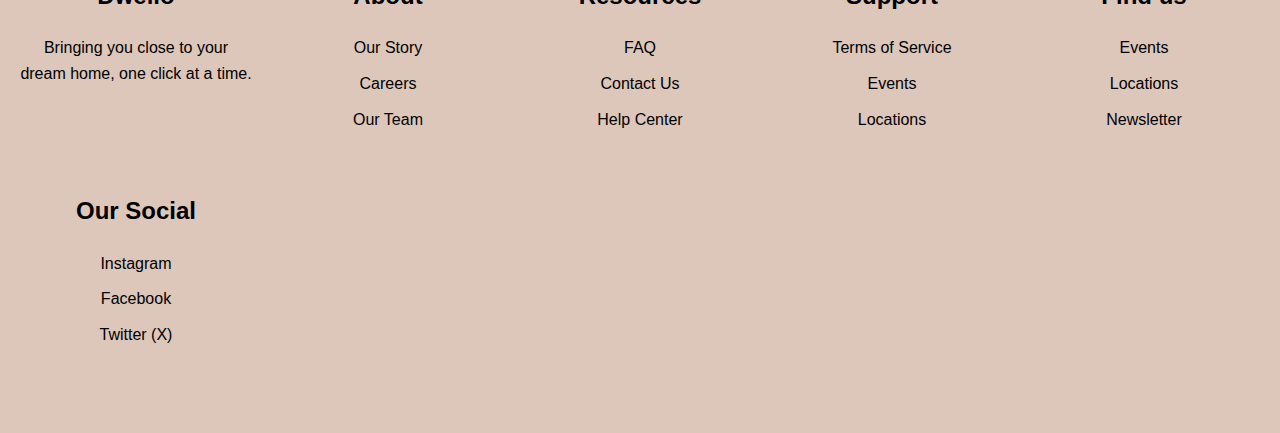
==== commit 4becc514: "aria roles and fixed flexbox and grid" ====
--- a/index.html
+++ b/index.html
@@ -7,55 +7,56 @@
     <link rel="stylesheet" href="./css/main.css">
 </head>
 <body>
-    <header>
-        <nav>
-            <div class="logo">Dwello</div>
-            <ul>
-                <li><a href="#home">Home</a></li>
-                <li><a href="#services">Services</a></li>
-                <li><a href="#agents">Agents</a></li>
-                <li><a href="#contact">Contact</a></li>
-                <li><a href="#contact">⚲</a></li>
-                <li><a href="#contact">Ω</a></li>
-                <li><a href="#signup" class="signup-btn">Sign Up</a></li>
+    <header role="banner">
+        <nav role="navigation" aria-label="main navigation">
+            <div class="logo" role="heading" aria-level="1">Dwello</div>
+            <ul role="menubar">
+                <li role="menuitem"><a href="#home">Home</a></li>
+                <li role="menuitem"><a href="#services">Services</a></li>
+                <li role="menuitem"><a href="#agents">Agents</a></li>
+                <li role="menuitem"><a href="#contact">Contact</a></li>
+                <li role="menuitem"><a href="#contact">⚲</a></li>
+                <li role="menuitem"><a href="#contact">Ω</a></li>
+                <li role="menuitem"><a href="#signup" class="signup-btn">Sign Up</a></li>
             </ul>
         </nav>
-        <div class="home">
-            ,<img src="./images/Unknown.png" alt="house">
+        <div class="home" role="region" aria-label="home Section">
+            <img src="./images/Unknown.png" alt="house">
             <h1>Find Your Dream Home</h1>
             <p>We Help You To Find Your Dream Home</p>
-            <button class="cta-btn">Sign Up</button>
+            <button class="cta-btn" aria-label="Sign Up">Sign Up</button>
         </div>
     </header>
 
-    <section class="dream-home-section"></section>
+    <section class="dream-home-section" role="region" aria-label="dream home section"></section>
         <div class="dream-home-content">
             <img src="./images/Unknown-1.png" alt="house">
             <h2>We Help You Find Your Dream Home</h2>
             <p>From cozy cottages to luxurious estates, our dedicated team guides you through every step of the journey, ensuring your dream home becomes a reality.</p>
-            <p>Elevating Your Home Buying Experience with Expertise, Integrity, and Unmatched Personalized Service.</p>
+            <p>8K+ houses avalible, 6K+ houses sold 2K+ trusted agents</p>
         </div>
     </section>
 
-    <section class="why-choose-us">
+    <section class="why-choose-us" role="region" aria-label="Why Choose Us Section">
         <h2>Why Choose Us</h2>
-        <div class="features">
-            <div class="feature">
+        <p>Elevating Your Home Buying Experience with Expertise, Integrity, and Unmatched Personalized Service.</p>
+        <div class="features" role="list">
+            <div class="feature" role="listitem">
                 <img src="./images/icon 3.png" alt="nav"> 
                 <h3>Expert Guidance</h3>
                 <p>Benefit from our team's seasoned expertise for a smooth buying experience.</p>
             </div>
-            <div class="feature">
+            <div class="feature" role="listitem">
                 <img src="./images/icon 4.png" alt="nav"> 
                 <h3>Personalized Service</h3>
                 <p>Our services adapt to your unique needs, making your journey stress-free.</p>
             </div>
-            <div class="feature">
+            <div class="feature" role="listitem">
                 <img src="./images/icon 5.png" alt="nav"> 
                 <h3>Transparent Process</h3>
                 <p>Stay informed with our clear and honest approach to buying your home.</p>
             </div>
-            <div class="feature">
+            <div class="feature" role="listitem">
                 <img src="./images/icon 6.png" alt="nav"> 
                 <h3>Exceptional Support</h3>
                 <p>Providing peace of mind with our responsive and attentive customer service.</p>
@@ -63,51 +64,51 @@
         </div>
     </section>
 
-    <section class="popular-residences">
+    <section class="popular-residences"role="region" aria-label="Popular Residences Section" >
         <h2>Our Popular Residences</h2>
-        <div class="residences">
-            <div class="residence">
+        <div class="residences" role="list">
+            <div class="residence" role="listitem">
                 <img src="./images/Unknown-2.png" alt="house">
                 <h3>San Francisco, California</h3>
                 <p>$2,500,000</p>
                 <p>4 Rooms | 3,500 sq ft</p>
-                <button class="signup-btn">Sign Up</button>
+                <button class="signup-btn" aria-label="Sign Up for San Francisco Residence">Sign Up</button>
             </div>
-            <div class="residence">
+            <div class="residence" role="listitem">
                 <img src="./images/Unknown-3.png" alt="house">
                 <h3>Beverly Hills, California</h3>
                 <p>$850,000</p>
                 <p>3 Rooms | 1,500 sq ft</p>
-                <button class="signup-btn">Sign Up</button>
+                <button class="signup-btn"  aria-label="Sign Up for Beverly Hills Residence">Sign Up</button>
             </div>
-            <div class="residence">
+            <div class="residence" role="listitem">
                 <img src="./images/Unknown-4.png" alt="house">
                 <h3>Palo Alto, California</h3>
                 <p>$3,700,000</p>
                 <p>6 Rooms | 4,000 sq ft</p>
-                <button class="signup-btn">Sign Up</button>
+                <button class="signup-btn" aria-label="Sign Up for Palo Alto Residence">Sign Up</button>
             </div>
         </div>
     </section>
 
-    <section class="testimonials">
+    <section class="testimonials" role="region" aria-label="Testimonials Section">
         <h2>What People Say About Dwello</h2>
-        <div class="testimonial-cards">
-            <div class="card">
+        <div class="testimonial-cards" role="list">
+            <div class="card" role="listitem">
                 <img src="./images/Unknown-5.png" alt="house">
                 <p>"Dwello truly cares about their clients. They listened to my needs and preferences and helped me find the perfect home in the Bay Area. Their professionalism and attention to detail are unmatched."</p>
                 <h4>Sarah Nguyen</h4>
                 <p>San Francisco</p>
                 <p>5.0</p>
             </div>
-            <div class="card">
+            <div class="card" role="listitem">
                 <img src="./images/Unknown-6.png" alt="house">
                 <p>"I had a fantastic experience working with Dwello. Their expertise and personalized service exceeded my expectations. I found my dream home quickly and smoothly. Highly recommended!"</p>
                 <h4>Michael Rodriguez</h4>
                 <p>San Diego</p>
                 <p>4.5</p>
             </div>
-            <div class="card">
+            <div class="card" role="listitem">
                 <img src="./images/Unknown-7.png" alt="house">
                 <p>"Dwello made my dream of owning a home a reality! Their team provided exceptional support and guided me through every step of the process. I couldn't be happier with my new home!"</p>
                 <h4>Emily Johnson</h4>
@@ -117,60 +118,69 @@
         </div>
     </section>
 
-    <section class="help-section">
+    <section class="help-section" role="region" aria-label="Help Section" >
         <h2>Do You Have Any Questions? Get Help From Us</h2>
-        <div class="help-options">
-            <div class="help-option">
+        <div class="help-options" role="list">
+            <div class="help-option" role="listitem">
                 <p>Chat Live with Our Support Team Browse Our FAQ </p>
             
-                <form>
-                    <input type="email" placeholder="Enter your email address...">
-                    <button type="submit">Submit</button>
+                <form role="form" aria-label="Contact us form">
+                    <input type="email" placeholder="Enter your email address..." aria-label="Enter Your email Adress...">
+                    <button type="submit" aria-label="submit">Submit</button>
                 </form>
             </div>
         </div>
     </section>
 
-    <footer>
+    <footer role="contentinfo">
         <div class="footer-content">
-            <div class="footer-section">
+            <div class="footer-section" role="list">
+                <h3>Dwello</h3>
+                <p>Bringing you close to your dream home, one click at a time.</p>
+            </div>
+
+            <div class="footer-section" role="list">
                 <h3>About</h3>
-                <ul>
-                    <li><a href="#our-story">Our Story</a></li>
-                    <li><a href="#careers">Careers</a></li>
-                    <li><a href="#our-team">Our Team</a></li>
+                <ul role="list">
+                    <li role="listitem"><a href="#our-story">Our Story</a></li>
+                    <li role="listitem"><a href="#careers">Careers</a></li>
+                    <li role="listitem"><a href="#our-team">Our Team</a></li>
                 </ul>
             </div>
-            <div class="footer-section">
+            <div class="footer-section" role="list">
                 <h3>Resources</h3>
-                <ul>
-                    <li><a href="#faq">FAQ</a></li>
-                    <li><a href="#contact-us">Contact Us</a></li>
-                    <li><a href="#help-center">Help Center</a></li>
+                <ul role="list">
+                    <li role="listitem"><a href="#faq">FAQ</a></li>
+                    <li role="listitem"><a href="#contact-us">Contact Us</a></li>
+                    <li role="listitem"><a href="#help-center">Help Center</a></li>
                 </ul>
             </div>
-            <div class="footer-section">
+            <div class="footer-section" role="list">
                 <h3>Support</h3>
-                <ul>
-                    <li><a href="#terms-of-service">Terms of Service</a></li>
-                    <li><a href="#events">Events</a></li>
-                    <li><a href="#locations">Locations</a></li>
+                <ul role="list">
+                    <li role="listitem"><a href="#terms-of-service">Terms of Service</a></li>
+                    <li role="listitem"><a href="#events">Events</a></li>
+                    <li role="listitem"><a href="#locations">Locations</a></li>
                 </ul>
             </div>
-            <div class="footer-section">
-                <h3>Newsletter</h3>
-                <p>Bringing you closer to your dream home, one click at a time.</p>
-                <form>
-                    <input type="email" placeholder="Enter your email address...">
-                    <button type="submit">Subscribe</button>
-                </form>
+
+            <div class="footer-section" role="list">
+                <h3>Find us</h3>
+                <ul role="list">
+                    <li role="listitem"><a href="#terms-of-service">Events</a></li>
+                    <li role="listitem"><a href="#events">Locations</a></li>
+                    <li role="listitem"><a href="#locations">Newsletter</a></li>
+                </ul>
             </div>
+            <div class="footer-section" role="list">
+                <h3>Our Social</h3>
+                <ul role="list">
+                <li role="listitem"><a href="#instagram">Instagram</a></li>
+                <li role="listitem"><a href="#facebook">Facebook</a></li>
+                <li role="listitem"><a href="#twitter">Twitter (X)</a></li>
+                </ul>
         </div>
-        <div class="social-media">
-            <a href="#instagram">Instagram</a>
-            <a href="#facebook">Facebook</a>
-            <a href="#twitter">Twitter (X)</a>
-        </div>
+    </div>
     </footer>
 </body>
 </html>
--- a/css/main.css
+++ b/css/main.css
@@ -1,14 +1,14 @@
-/* General Styles */
 /* General Styles */
 body {
     font-family: Arial, sans-serif;
     margin: 0;
     padding: 0;
     color: #333;
+    line-height: 1.6;
 }
 
 header {
-    background: #f4f4f4;
+    background: #FEF7F2;
     padding: 20px;
     text-align: center;
 }
@@ -27,10 +27,7 @@
 nav ul {
     list-style: none;
     display: flex;
-}
-
-nav ul li {
-    margin: 0 15px;
+    gap: 20px;
 }
 
 nav ul li a {
@@ -39,30 +36,34 @@
 }
 
 .signup-btn {
-    background: #007BFF;
+    background: #2B1B12;
     color: white;
     padding: 10px 20px;
     border: none;
     border-radius: 5px;
     cursor: pointer;
-}
-
-.hero {
+    text-align: left;
+}
+
+.home {
     margin-top: 50px;
-}
-
-.hero h1 {
+    text-align: left;
+}
+
+.home h1 {
     font-size: 48px;
     margin-bottom: 20px;
-}
-
-.hero p {
+    align-items: left;
+}
+
+.home p {
     font-size: 18px;
     margin-bottom: 30px;
+    align-items: left;
 }
 
 .cta-btn {
-    background: #007BFF;
+    background: #2B1B12;
     color: white;
     padding: 15px 30px;
     border: none;
@@ -100,15 +101,17 @@
 }
 
 .features {
-    display: flex;
-    justify-content: space-around;
-    flex-wrap: wrap;
+    display: grid;
+    grid-template-columns: repeat(auto-fit, minmax(250px, 1fr));
+    gap: 20px;
 }
 
 .feature {
-    border: #333 1px solid;
-    width: 22%;
-    margin-bottom: 20px;
+    background-color:#DDC7BB;
+    padding: 20px;
+    border: 1px solid #ddd;
+    border-radius: 10px;
+    text-align: center;
 }
 
 .feature h3 {
@@ -133,17 +136,17 @@
 }
 
 .residences {
-    display: flex;
-    justify-content: space-around;
-    flex-wrap: wrap;
+    display: grid;
+    grid-template-columns: repeat(auto-fit, minmax(300px, 1fr));
+    gap: 20px;
 }
 
 .residence {
-    width: 30%;
-    margin-bottom: 20px;
+    background-color: #DDC7BB;
     padding: 20px;
     border: 1px solid #ddd;
     border-radius: 10px;
+    text-align: center;
 }
 
 .residence h3 {
@@ -158,6 +161,7 @@
 
 /* Testimonials Section */
 .testimonials {
+    background-color: #FEF7F2;
     padding: 50px 20px;
     text-align: center;
 }
@@ -168,17 +172,17 @@
 }
 
 .testimonial-cards {
-    display: flex;
-    justify-content: space-around;
-    flex-wrap: wrap;
+    display: grid;
+    grid-template-columns: repeat(auto-fit, minmax(300px, 1fr));
+    gap: 20px;
 }
 
 .card {
-    width: 30%;
-    margin-bottom: 20px;
+    background-color: #DDC7BB;
     padding: 20px;
     border: 1px solid #ddd;
     border-radius: 10px;
+    text-align: center;
 }
 
 .card p {
@@ -195,7 +199,6 @@
 .help-section {
     padding: 50px 20px;
     text-align: center;
-    background: #f9f9f9;
 }
 
 .help-section h2 {
@@ -204,66 +207,68 @@
 }
 
 .help-options {
-    display: flex;
-    justify-content: space-around;
-    flex-wrap: wrap;
+    display: grid;
+    grid-template-columns: repeat(auto-fit, minmax(300px, 1fr));
+    gap: 20px;
 }
 
 .help-option {
-    width: 30%;
-    margin-bottom: 20px;
-    padding: 20px;
-    border: 1px solid #ddd;
+    padding: 20px;
     border-radius: 10px;
+    text-align: center;
+    align-items: center;
 }
 
 .help-option h3 {
     font-size: 24px;
     margin-bottom: 10px;
+    align-items: center;
 }
 
 .help-option p {
     font-size: 16px;
     color: #666;
     margin-bottom: 20px;
+    align-items: center;
 }
 
 .help-option form {
     display: flex;
-    flex-direction: column;
+    flex-direction: row;
+    gap: 10px;
+    align-content: center;
 }
 
 .help-option input {
     padding: 10px;
-    margin-bottom: 10px;
     border: 1px solid #ddd;
     border-radius: 5px;
+    align-content: center;
+
 }
 
 .help-option button {
-    background: #007BFF;
+    background: #2B1B12;
     color: white;
     padding: 10px;
     border: none;
     border-radius: 5px;
     cursor: pointer;
-}
-
-/* Footer */
+    align-content: center;
+}
+
+/* Footer Section */
 footer {
-    background: #333;
-    color: white;
-    padding: 50px 20px;
+    background: #DDC7BB;
+    color: black;
+    padding: 50px 20px;
+    text-align: center;
 }
 
 .footer-content {
-    display: flex;
-    justify-content: space-around;
-    flex-wrap: wrap;
-}
-
-.footer-section {
-    width: 22%;
+    display: grid;
+    grid-template-columns: repeat(auto-fit, minmax(200px, 1fr));
+    gap: 20px;
     margin-bottom: 20px;
 }
 
@@ -283,37 +288,16 @@
 
 .footer-section ul li a {
     text-decoration: none;
-    color: white;
-}
-
-.footer-section form {
+    color: black;
+}
+
+.social-media {
     display: flex;
-    flex-direction: column;
-}
-
-.footer-section input {
-    padding: 10px;
-    margin-bottom: 10px;
-    border: none;
-    border-radius: 5px;
-}
-
-.footer-section button {
-    background: #007BFF;
-    color: white;
-    padding: 10px;
-    border: none;
-    border-radius: 5px;
-    cursor: pointer;
-}
-
-.social-media {
-    text-align: center;
-    margin-top: 20px;
+    justify-content: center;
+    gap: 20px;
 }
 
 .social-media a {
-    margin: 0 10px;
     color: white;
     text-decoration: none;
 }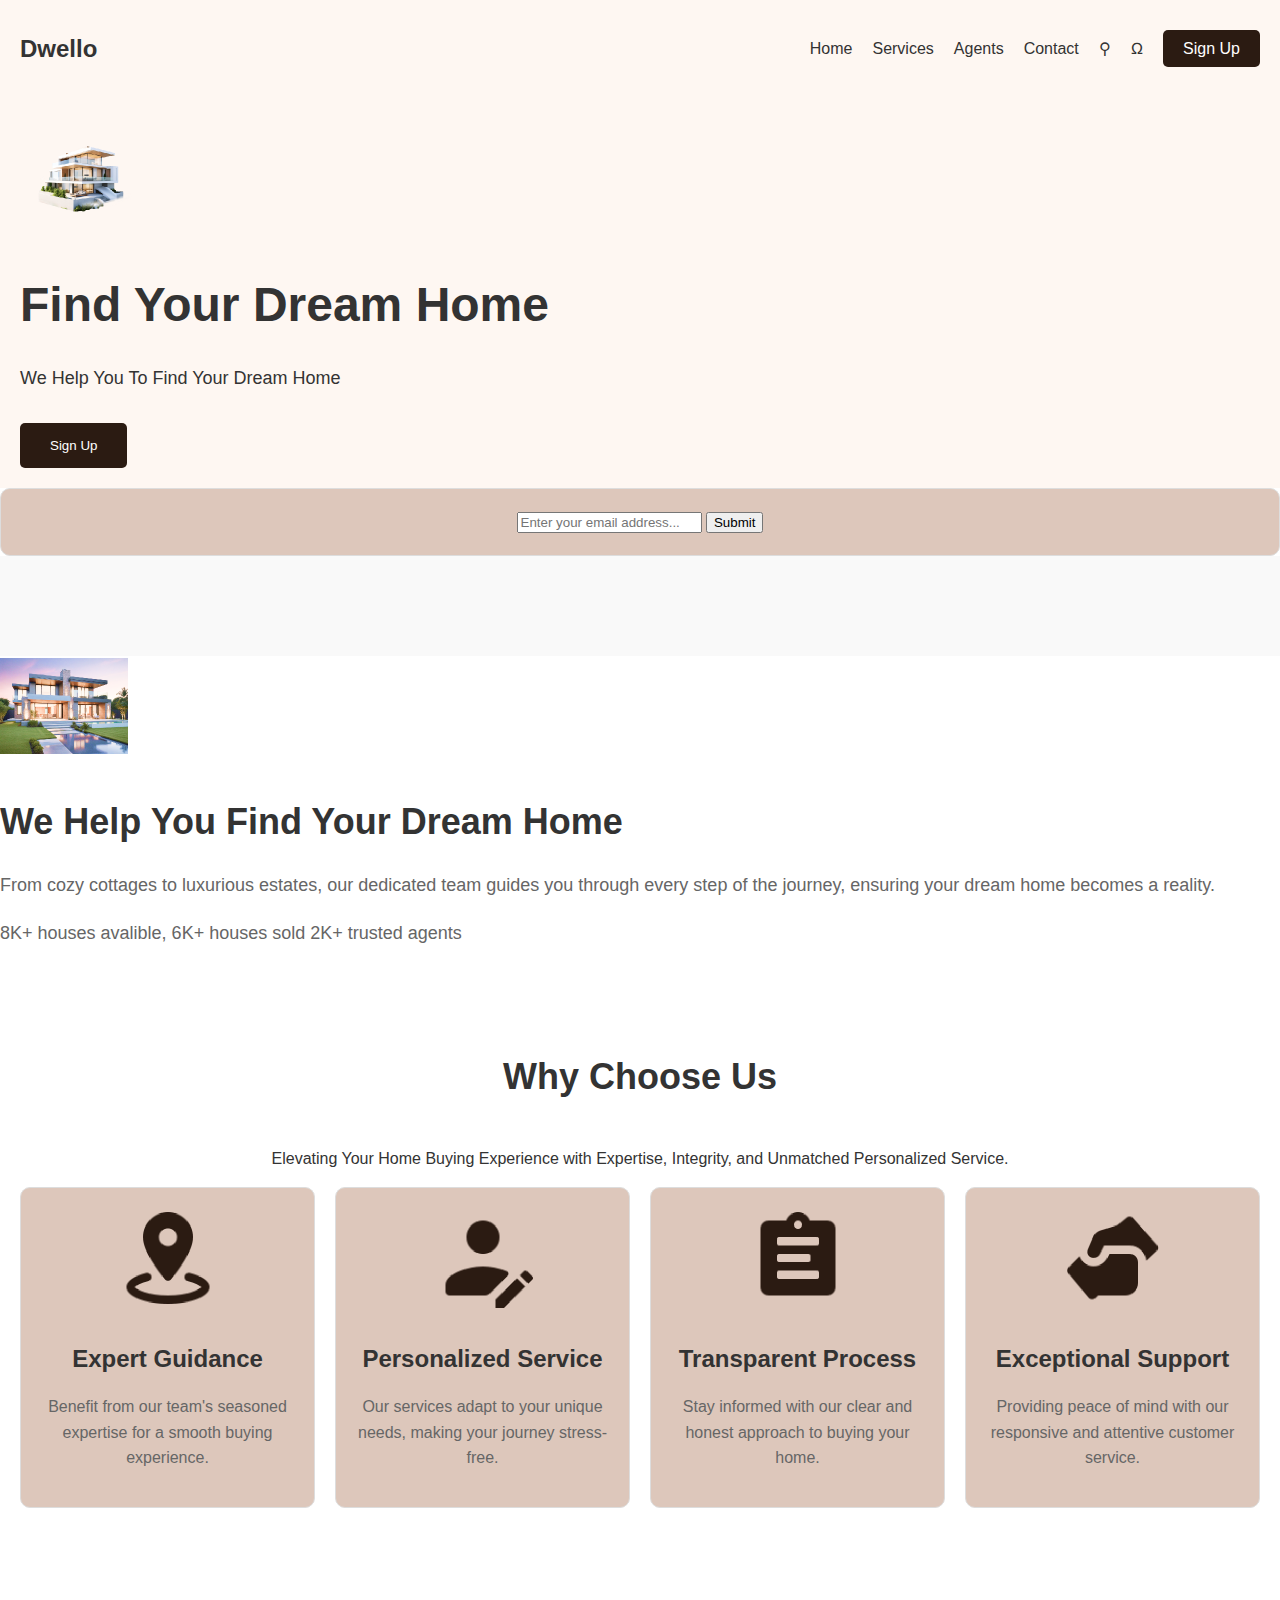
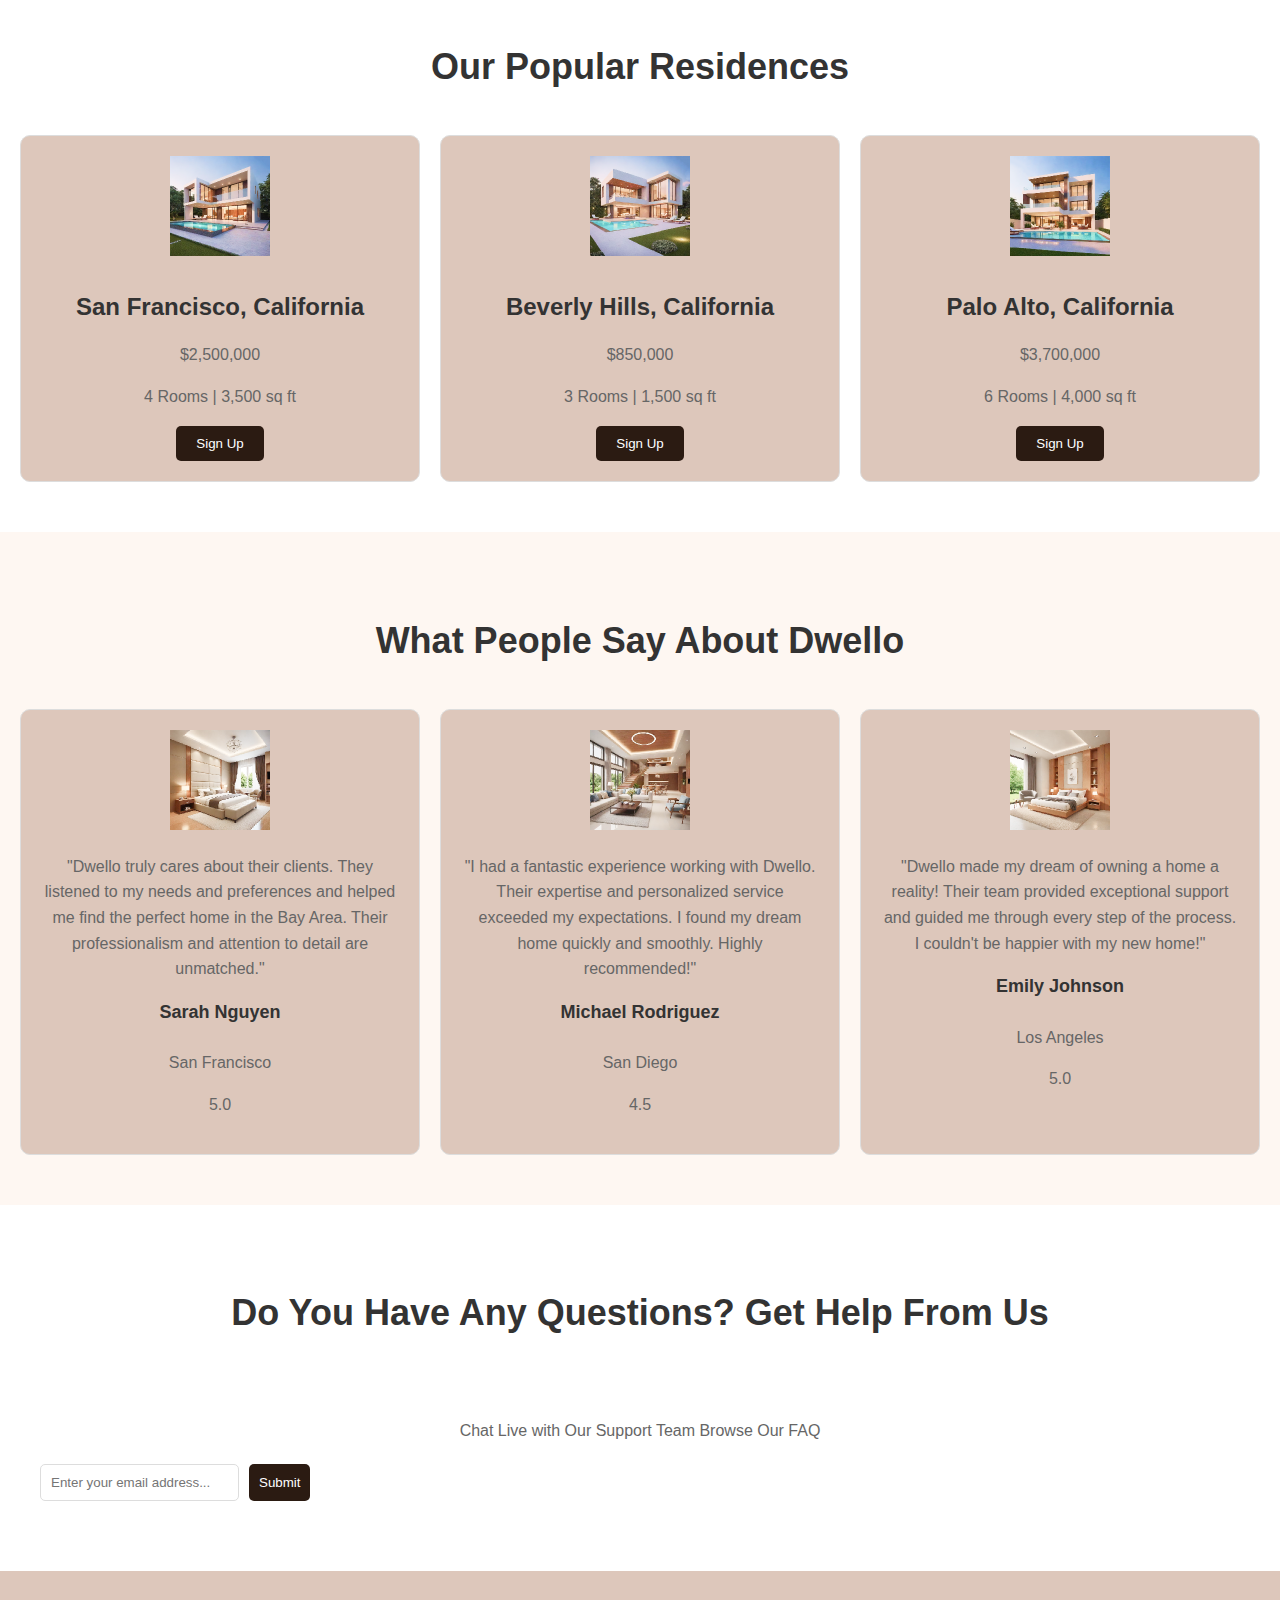
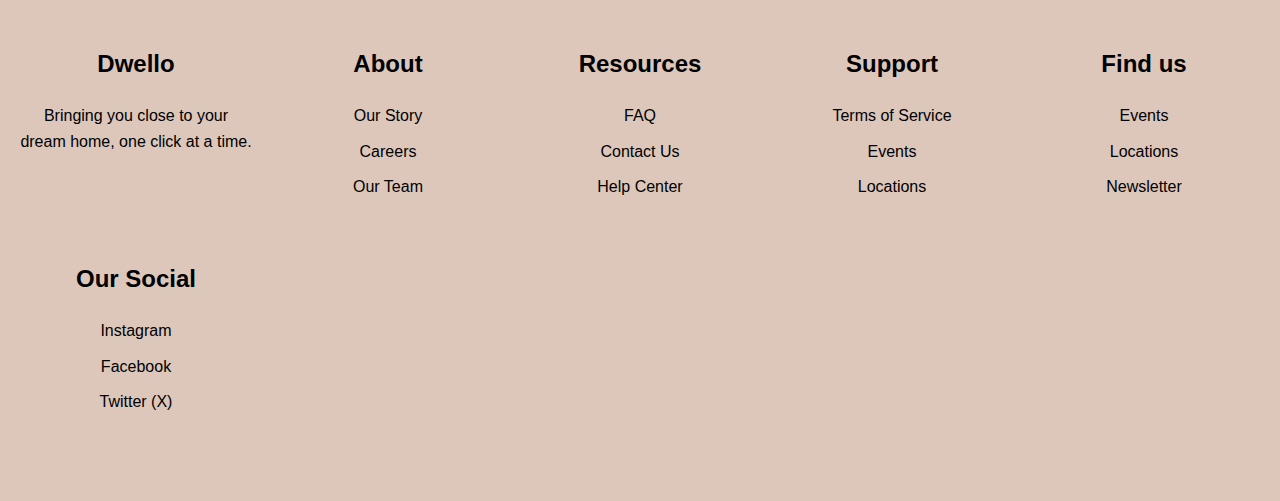
==== commit 7208497f: "added images and more css and html adjustments" ====
--- a/index.html
+++ b/index.html
@@ -27,6 +27,17 @@
             <button class="cta-btn" aria-label="Sign Up">Sign Up</button>
         </div>
     </header>
+
+    
+       
+        <div class="feature" role="listitem">
+            <form role="form" aria-label="Contact us form">
+                <input type="email" placeholder="Enter your email address..." aria-label="Enter Your email Adress...">
+                <button type="submit" aria-label="submit">Submit</button>
+            </form>
+        </div>
+
+
 
     <section class="dream-home-section" role="region" aria-label="dream home section"></section>
         <div class="dream-home-content">
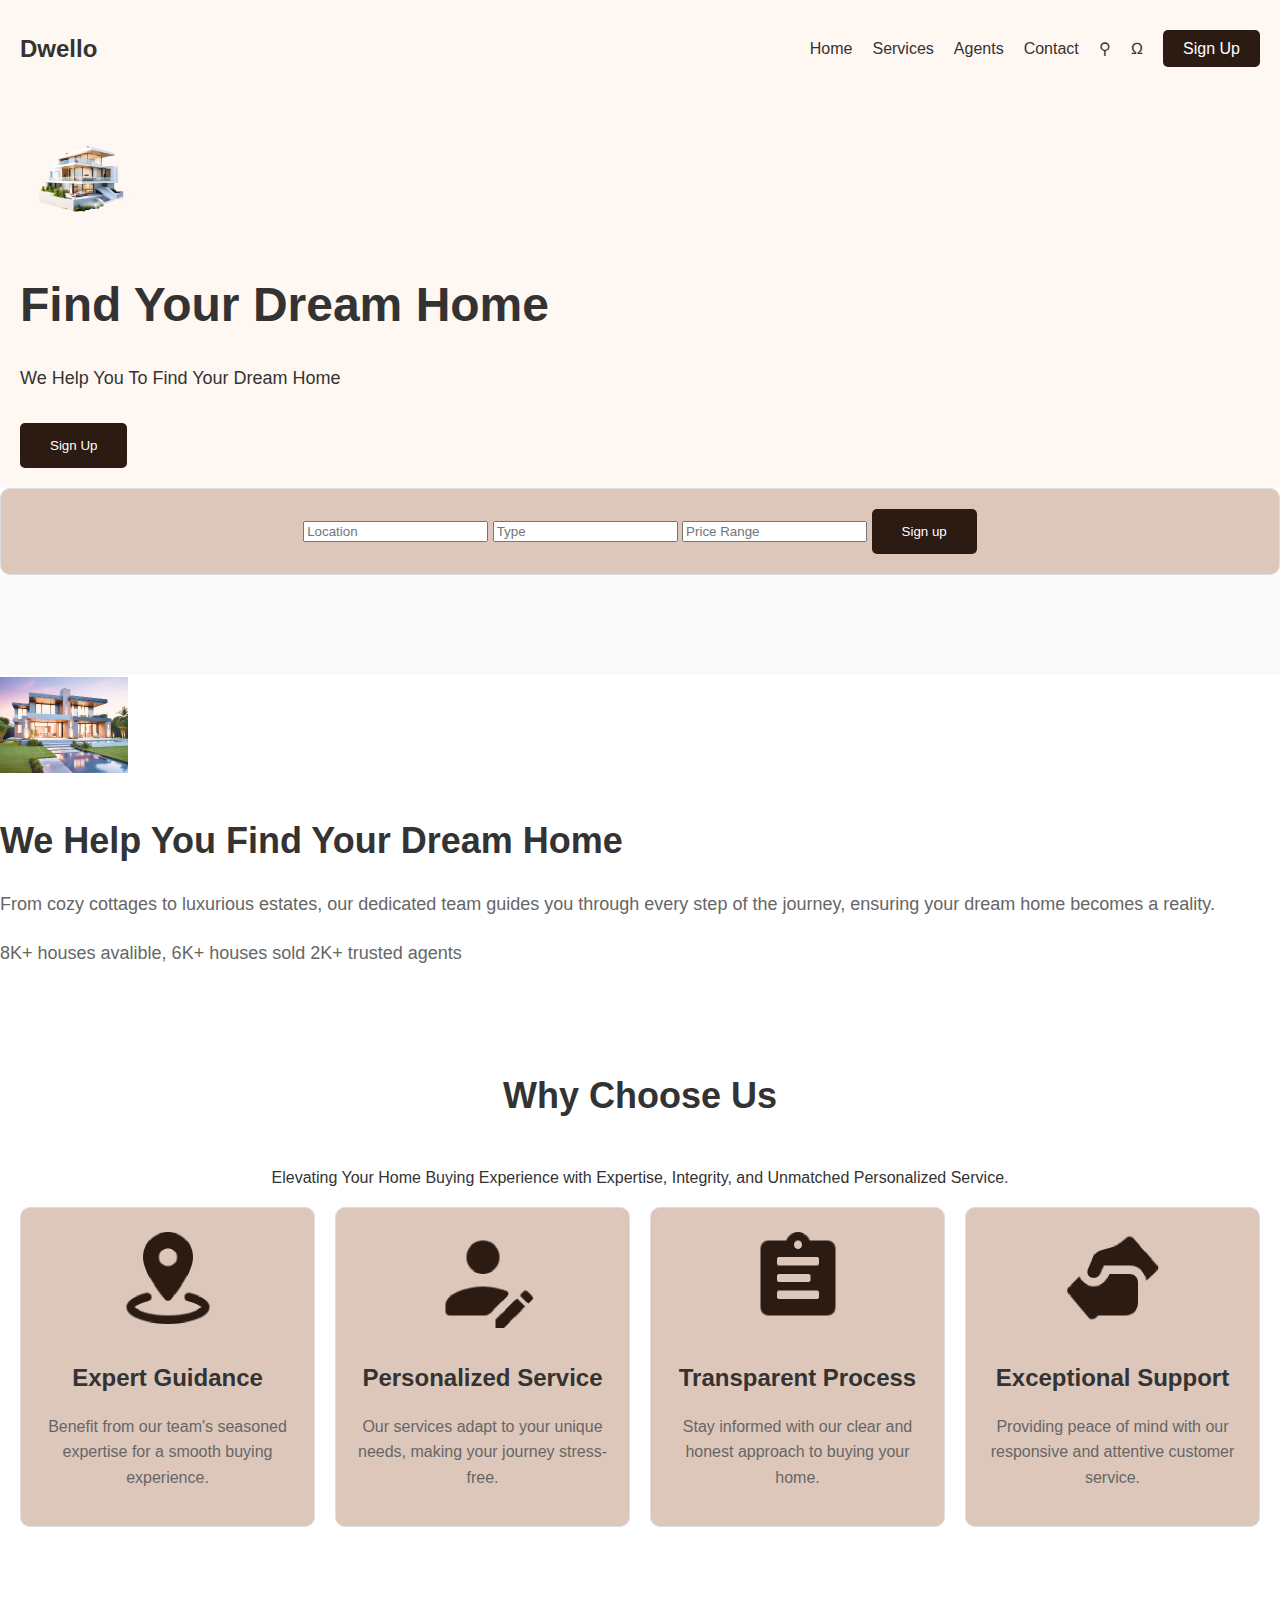
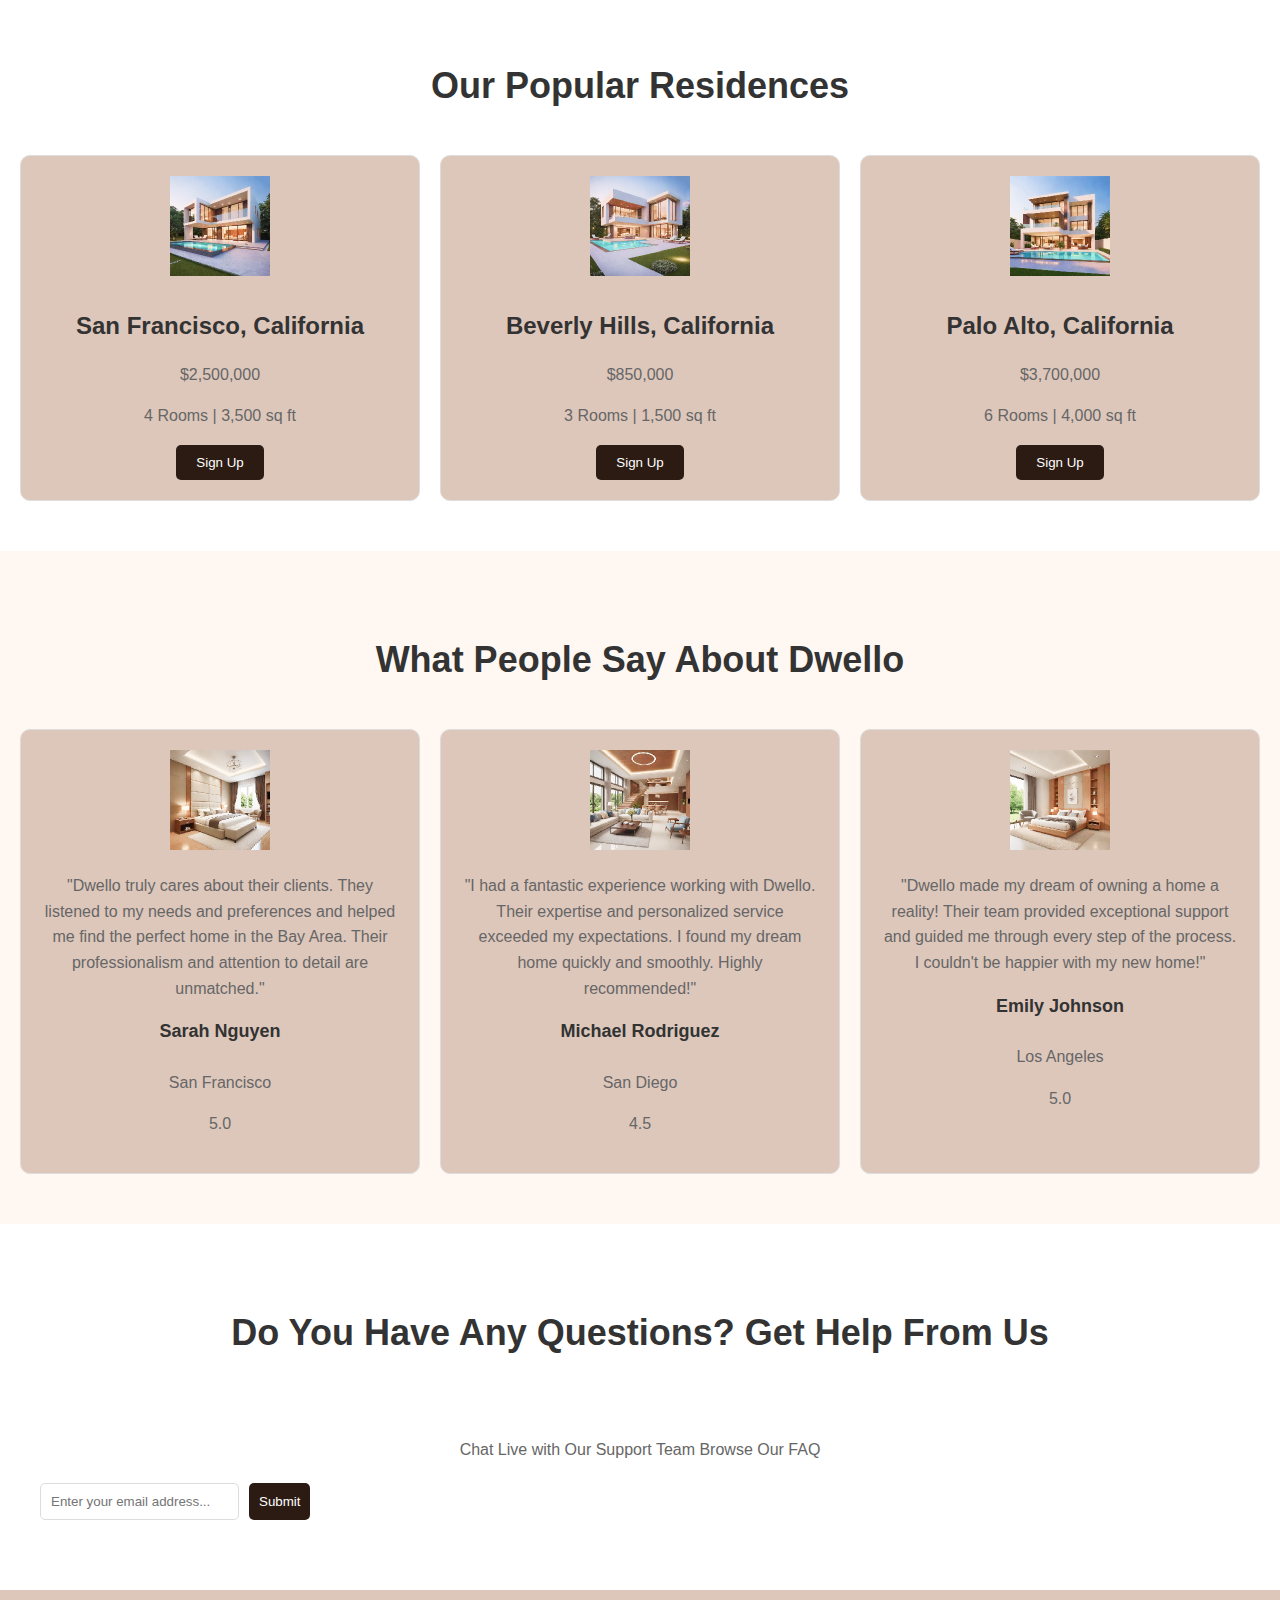
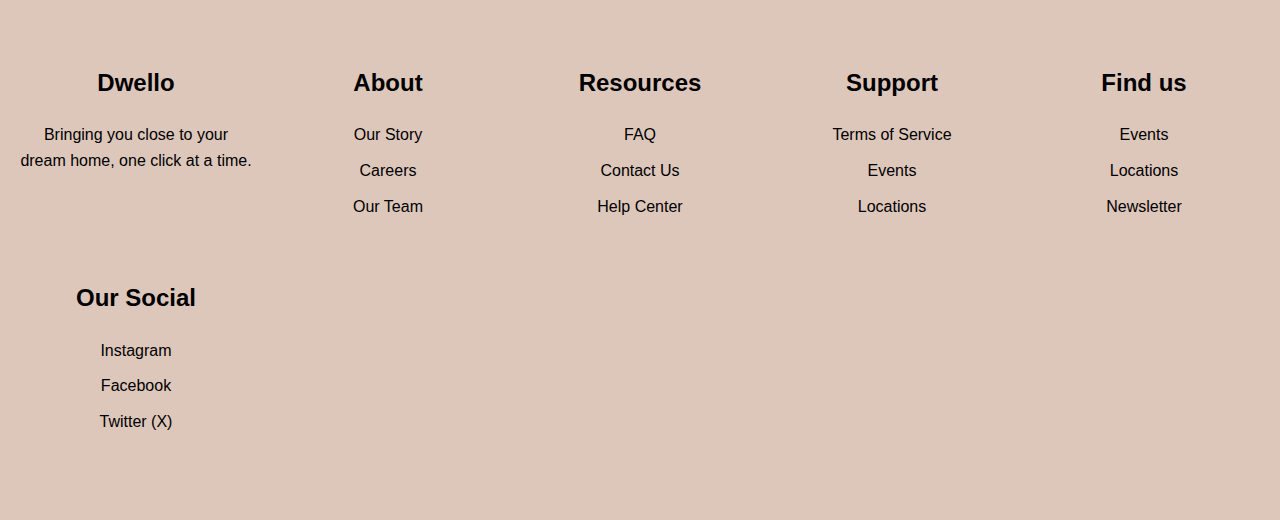
==== commit 5d0fec62: "bug fixes and add more pages" ====
--- a/index.html
+++ b/index.html
@@ -4,20 +4,20 @@
     <meta charset="UTF-8">
     <meta name="viewport" content="width=device-width, initial-scale=1.0">
     <title>Dwello - Find Your Dream Home</title>
-    <link rel="stylesheet" href="./css/main.css">
+    <link rel="stylesheet" href="../css/main.css">
 </head>
 <body>
     <header role="banner">
         <nav role="navigation" aria-label="main navigation">
             <div class="logo" role="heading" aria-level="1">Dwello</div>
             <ul role="menubar">
-                <li role="menuitem"><a href="#home">Home</a></li>
-                <li role="menuitem"><a href="#services">Services</a></li>
-                <li role="menuitem"><a href="#agents">Agents</a></li>
-                <li role="menuitem"><a href="#contact">Contact</a></li>
-                <li role="menuitem"><a href="#contact">⚲</a></li>
-                <li role="menuitem"><a href="#contact">Ω</a></li>
-                <li role="menuitem"><a href="#signup" class="signup-btn">Sign Up</a></li>
+                <li role="menuitem"><a href="./index.html">Home</a></li>
+                <li role="menuitem"><a href="./services.html">Services</a></li>
+                <li role="menuitem"><a href="./agents.html">Agents</a></li>
+                <li role="menuitem"><a href="./contact.html">Contact</a></li>
+                <li role="menuitem"><a href="./search.html">⚲</a></li>
+                <li role="menuitem"><a href="./user.html">Ω</a></li>
+                <li role="menuitem"><a href="./signup.html" class="signup-btn">Sign Up</a></li>
             </ul>
         </nav>
         <div class="home" role="region" aria-label="home Section">
@@ -32,8 +32,10 @@
        
         <div class="feature" role="listitem">
             <form role="form" aria-label="Contact us form">
-                <input type="email" placeholder="Enter your email address..." aria-label="Enter Your email Adress...">
-                <button type="submit" aria-label="submit">Submit</button>
+                <input type="email" placeholder="Location" aria-label="Enter Your email Adress...">
+                <input type="email" placeholder="Type" aria-label="Enter Your email Adress...">
+                <input type="email" placeholder="Price Range" aria-label="Enter Your email Adress...">
+                <button class="cta-btn" aria-label="Sign Up">Sign up </button>
             </form>
         </div>
 
--- a/css/main.css
+++ b/css/main.css
@@ -71,6 +71,10 @@
     cursor: pointer;
 }
 
+.feature-btn{
+    background: #2B1B12;
+}
+
 /* We Help You Find Your Dream Home Section */
 .dream-home-section {
     padding: 50px 20px;
